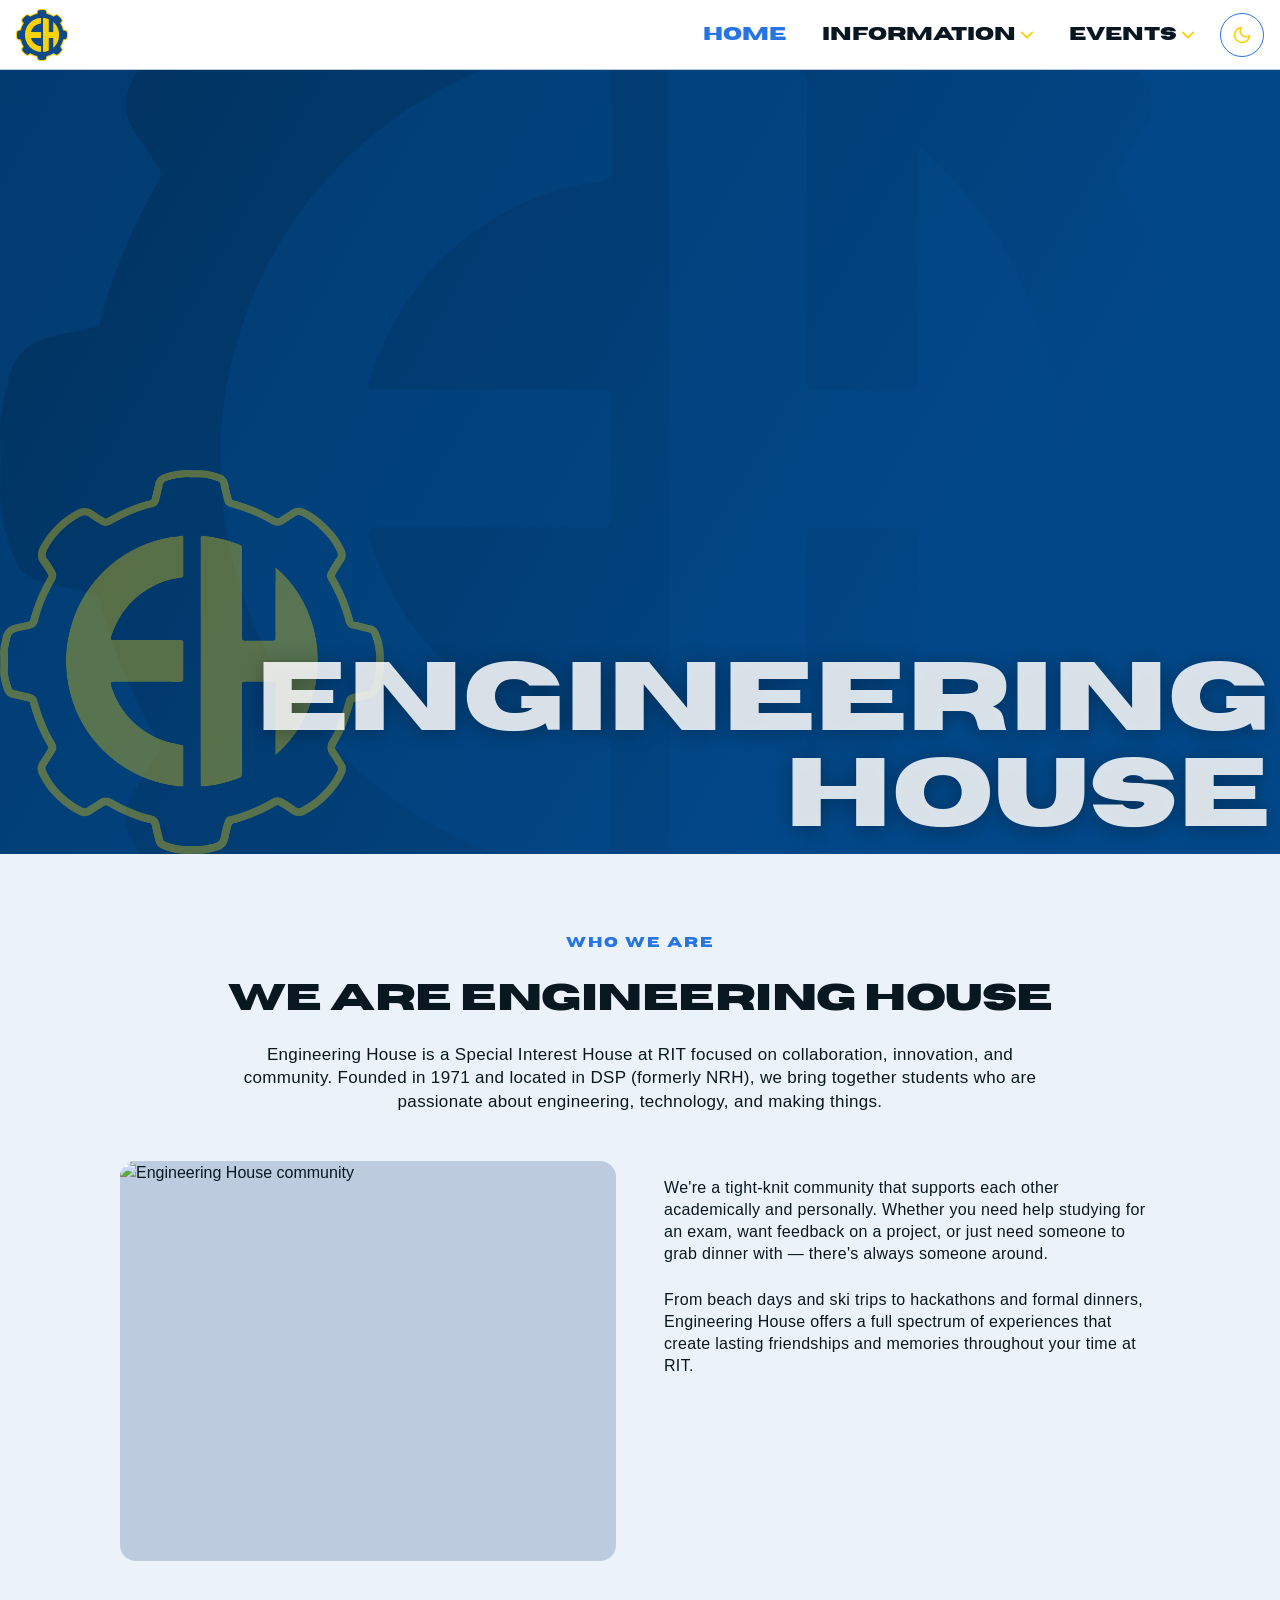
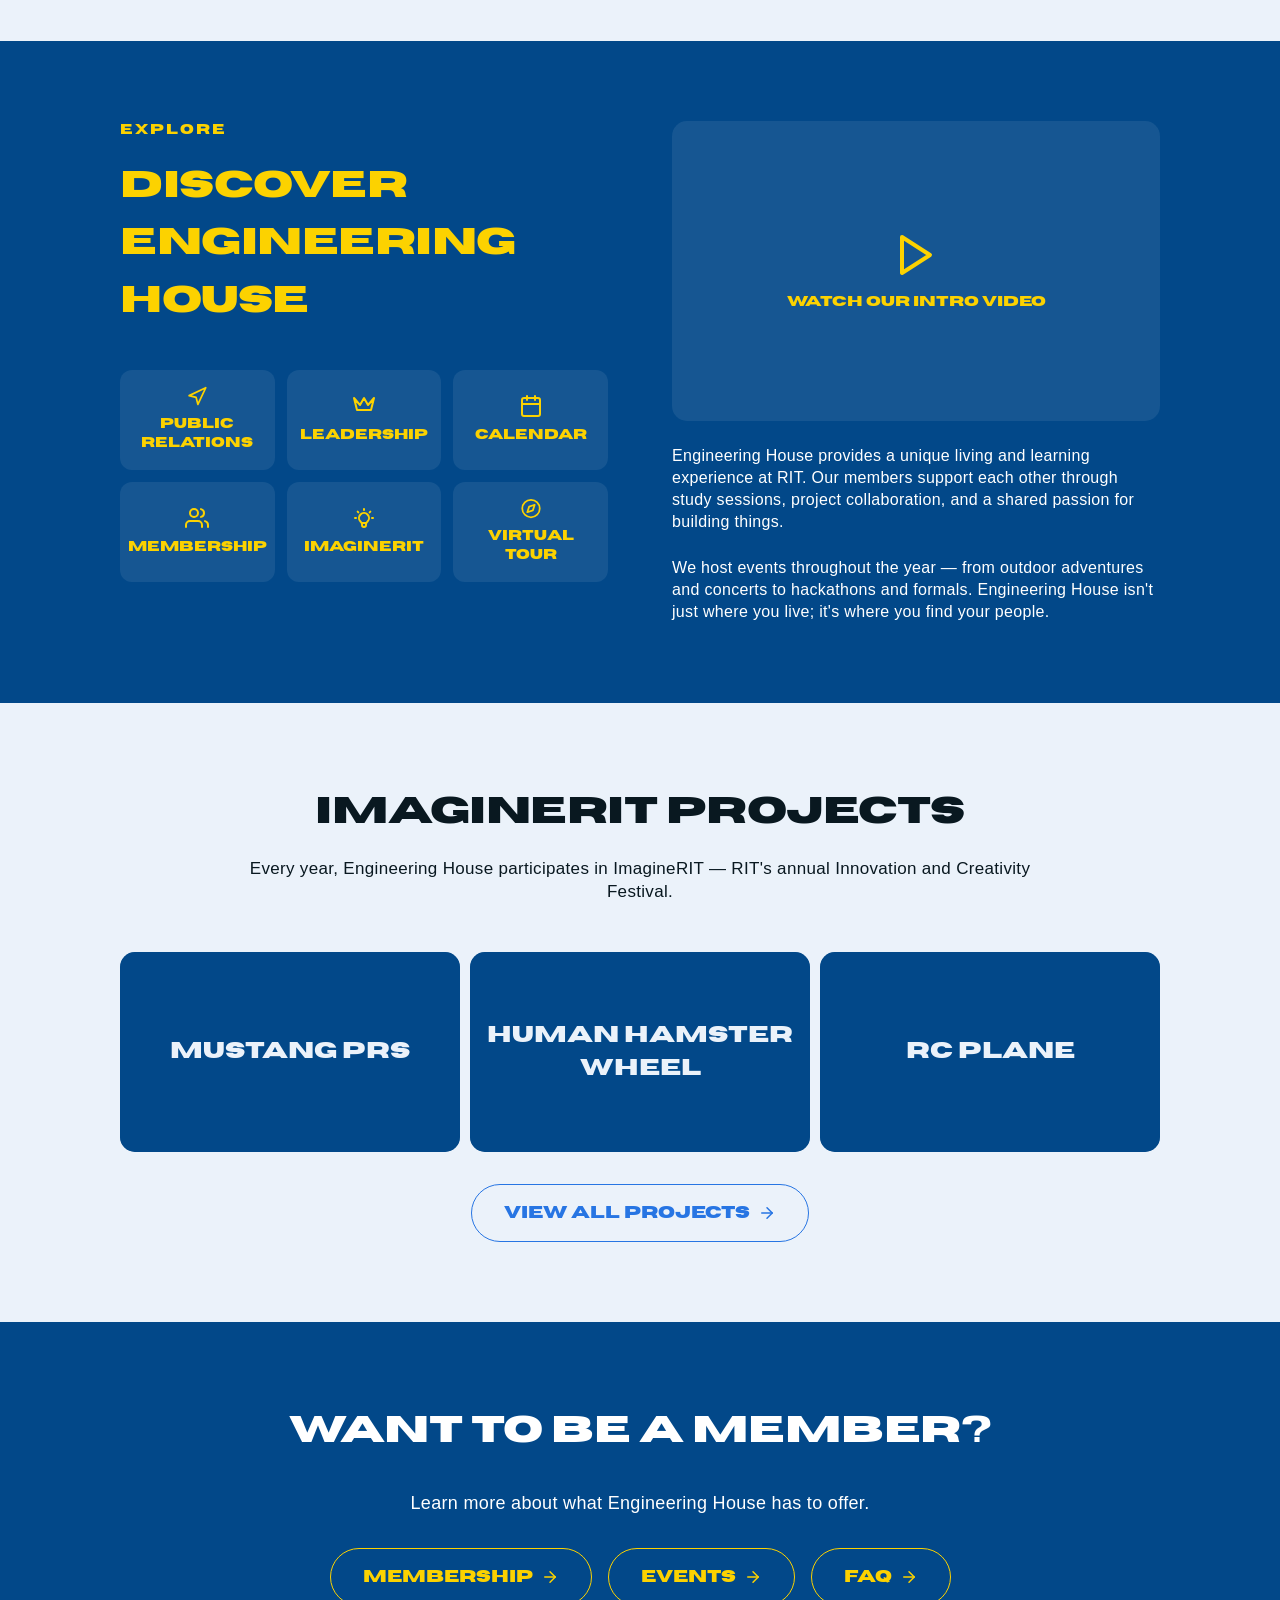
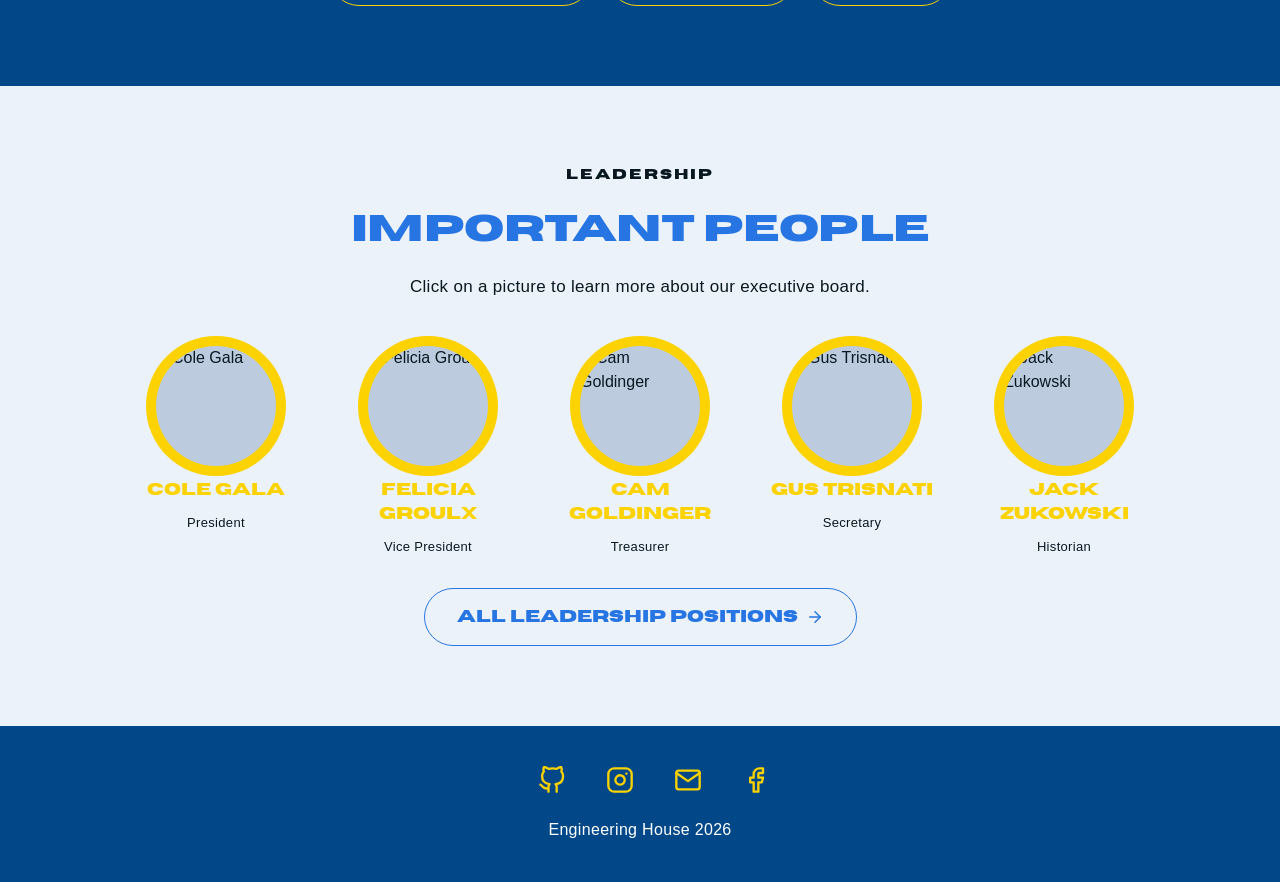
==== index.html @ 91b2d8f2 "inital to new branch" ====
<!DOCTYPE html>
<html lang="en" data-theme="light">
<head>
  <meta charset="UTF-8">
  <meta name="viewport" content="width=device-width, initial-scale=1.0">
  <title>Engineering House — Home</title>
  <meta name="description" content="Engineering House is a Special Interest House at RIT focused on collaboration, innovation, and community.">
  <link rel="stylesheet" href="css/ehouse.css">
  <style>
    /* ---- Home-page specific styles ---- */

    /* Hero */
    .home-hero {
      position: relative;
      width: 100%;
      height: 784px;
      background-color: var(--primary-blue);
      overflow: hidden;
      display: flex;
      flex-direction: column;
      align-items: flex-end;
      justify-content: flex-end;
      gap: 20px;
      padding: 10px;
    }

    .home-hero__bg {
      position: absolute;
      inset: 0;
      width: 100%;
      height: 100%;
      object-fit: cover;
      opacity: 0.25;
    }

    .home-hero__gradient {
      position: absolute;
      inset: 0;
      background: linear-gradient(
        -60deg,
        rgba(2, 72, 137, 0.95) 25%,
        rgba(1, 45, 86, 0.5) 100%
      );
    }

    .home-hero__sprocket {
      position: absolute;
      bottom: 0;
      left: 0;
      right: 0;
      height: 384px;
      object-fit: cover;
      object-position: center bottom;
      opacity: 0.35;
    }

    .home-hero__title {
      position: relative;
      z-index: 1;
      font-family: 'Horizon', sans-serif;
      font-size: clamp(48px, 8vw, 96px);
      font-weight: 700;
      color: rgba(255,255,255,0.85);
      line-height: 1;
      text-align: right;
      text-shadow: 0 2px 20px rgba(0,0,0,0.3);
    }

    /* Feature grid */
    .feature-grid {
      display: flex;
      flex-direction: column;
      gap: 12px;
      flex: 1;
    }

    .feature-grid__row {
      display: flex;
      gap: 12px;
    }

    /* Video placeholder */
    .video-placeholder {
      width: 100%;
      height: 300px;
      background: var(--stroke-accent);
      border-radius: var(--radius-xl);
      display: flex;
      flex-direction: column;
      align-items: center;
      justify-content: center;
      gap: 12px;
      opacity: 0.15;
    }

    .video-placeholder svg {
      width: 48px;
      height: 48px;
      stroke: var(--brand-yellow);
      fill: none;
      stroke-width: 2;
      stroke-linecap: round;
      stroke-linejoin: round;
    }

    .video-placeholder p {
      font-family: 'Horizon', sans-serif;
      font-size: 14px;
      font-weight: 500;
      color: var(--brand-yellow);
    }

    /* Projects preview grid */
    .project-grid {
      display: flex;
      gap: 10px;
      width: 100%;
      flex-wrap: wrap;
    }

    /* Profile grid */
    .profile-grid {
      display: flex;
      flex-wrap: wrap;
      gap: 32px;
      justify-content: center;
    }

    @media (max-width: 768px) {
      .home-hero {
        height: 500px;
      }
      .home-hero__title {
        font-size: 40px;
      }
      .feature-grid__row {
        flex-direction: column;
      }
      .project-grid {
        flex-direction: column;
      }
    }
  </style>
</head>
<body>

  <!-- Nav injected by components.js -->
  <div id="nav-placeholder"></div>

  <main>

    <!-- ====== HERO ====== -->
    <section class="home-hero" aria-label="Hero">
      <img class="home-hero__bg" src="A_Sprocket_TransEH_NB_Black.png" alt="">
      <div class="home-hero__gradient" aria-hidden="true"></div>
      <img class="home-hero__sprocket" src="A_Sprocket_OB_Yellow.png" alt="" aria-hidden="true">
      <h1 class="home-hero__title">Engineering<br>house</h1>
    </section>

    <!-- ====== ABOUT ====== -->
    <section class="section section--surface" aria-labelledby="about-title">
      <div class="section__header">
        <span class="section__label">WHO WE ARE</span>
        <h2 class="section__title" id="about-title">We Are Engineering House</h2>
        <p class="section__desc">
          Engineering House is a Special Interest House at RIT focused on collaboration, innovation, and community.
          Founded in 1971 and located in DSP (formerly NRH), we bring together students who are passionate about
          engineering, technology, and making things.
        </p>
      </div>

      <div class="row" style="align-items: stretch;">
        <div class="col">
          <div style="width:100%; height:400px; border-radius:var(--radius-2xl); overflow:hidden; background:var(--stroke-border);">
            <img
              src="https://images.unsplash.com/photo-1762291495465-2cc587c180e2?crop=entropy&cs=tinysrgb&fit=max&fm=jpg&w=1080"
              alt="Engineering House community"
              style="width:100%;height:100%;object-fit:cover;"
              loading="lazy"
            >
          </div>
        </div>
        <div class="col" style="display:flex;flex-direction:column;gap:24px;padding:16px 0;">
          <p style="font-size:16px;line-height:1.375;letter-spacing:0.32px;color:var(--text-primary);">
            We're a tight-knit community that supports each other academically and personally. Whether you need help studying for an exam, want feedback on a project, or just need someone to grab dinner with — there's always someone around.
          </p>
          <p style="font-size:16px;line-height:1.375;letter-spacing:0.32px;color:var(--text-primary);">
            From beach days and ski trips to hackathons and formal dinners, Engineering House offers a full spectrum of experiences that create lasting friendships and memories throughout your time at RIT.
          </p>
        </div>
      </div>
    </section>

    <!-- ====== FEATURES ====== -->
    <section class="section section--blue" aria-labelledby="features-title">
      <div class="row" style="gap:64px; align-items: flex-start;">

        <!-- Left: grid -->
        <div class="col" style="display:flex;flex-direction:column;gap:16px;">
          <span class="section__label section__label--yellow">EXPLORE</span>
          <h2 class="section__title section__title--yellow" id="features-title">Discover Engineering House</h2>
          <div class="feature-grid" style="margin-top:24px;">
            <div class="feature-grid__row">
              <div class="feature-card">
                <svg class="feature-card__icon" viewBox="0 0 24 24" aria-hidden="true">
                  <path d="M3 11l19-9-9 19-2-8-8-2z"/>
                </svg>
                <span class="feature-card__label">Public Relations</span>
              </div>
              <div class="feature-card">
                <svg class="feature-card__icon" viewBox="0 0 24 24" aria-hidden="true">
                  <path d="M2 4l3 12h14l3-12-6 7-4-7-4 7-6-7z"/>
                </svg>
                <span class="feature-card__label">Leadership</span>
              </div>
              <div class="feature-card">
                <svg class="feature-card__icon" viewBox="0 0 24 24" aria-hidden="true">
                  <rect x="3" y="4" width="18" height="18" rx="2" ry="2"/>
                  <line x1="16" y1="2" x2="16" y2="6"/><line x1="8" y1="2" x2="8" y2="6"/>
                  <line x1="3" y1="10" x2="21" y2="10"/>
                </svg>
                <span class="feature-card__label">Calendar</span>
              </div>
            </div>
            <div class="feature-grid__row">
              <div class="feature-card">
                <svg class="feature-card__icon" viewBox="0 0 24 24" aria-hidden="true">
                  <path d="M17 21v-2a4 4 0 0 0-4-4H5a4 4 0 0 0-4 4v2"/>
                  <circle cx="9" cy="7" r="4"/>
                  <path d="M23 21v-2a4 4 0 0 0-3-3.87"/><path d="M16 3.13a4 4 0 0 1 0 7.75"/>
                </svg>
                <span class="feature-card__label">Membership</span>
              </div>
              <div class="feature-card">
                <svg class="feature-card__icon" viewBox="0 0 24 24" aria-hidden="true">
                  <path d="M9.663 17h4.673M12 3v1m6.364 1.636l-.707.707M21 12h-1M4 12H3m3.343-5.657l-.707-.707m2.828 9.9a5 5 0 1 1 7.072 0l-.548.547A3.374 3.374 0 0 0 14 18.469V19a2 2 0 1 1-4 0v-.531c0-.895-.356-1.754-.988-2.386l-.548-.547z"/>
                </svg>
                <span class="feature-card__label">ImagineRIT</span>
              </div>
              <div class="feature-card">
                <svg class="feature-card__icon" viewBox="0 0 24 24" aria-hidden="true">
                  <circle cx="12" cy="12" r="10"/>
                  <polygon points="16.24 7.76 14.12 14.12 7.76 16.24 9.88 9.88 16.24 7.76"/>
                </svg>
                <span class="feature-card__label">Virtual Tour</span>
              </div>
            </div>
          </div>
        </div>

        <!-- Right: video + text -->
        <div class="col" style="display:flex;flex-direction:column;gap:24px;">
          <div class="video-placeholder" style="opacity:1; background:rgba(255,255,255,0.08);">
            <svg viewBox="0 0 24 24" style="stroke:var(--brand-yellow);">
              <polygon points="5 3 19 12 5 21 5 3"/>
            </svg>
            <p style="color:var(--brand-yellow);">Watch Our Intro Video</p>
          </div>
          <p style="font-size:16px;line-height:1.375;letter-spacing:0.32px;color:var(--text-on-primary);">
            Engineering House provides a unique living and learning experience at RIT. Our members support each other through study sessions, project collaboration, and a shared passion for building things.
          </p>
          <p style="font-size:16px;line-height:1.375;letter-spacing:0.32px;color:var(--text-on-primary);">
            We host events throughout the year — from outdoor adventures and concerts to hackathons and formals. Engineering House isn't just where you live; it's where you find your people.
          </p>
        </div>
      </div>
    </section>

    <!-- ====== PROJECTS ====== -->
    <section class="section section--surface" aria-labelledby="proj-title">
      <div class="section__header">
        <h2 class="section__title" id="proj-title">ImagineRIT Projects</h2>
        <p class="section__desc">
          Every year, Engineering House participates in ImagineRIT — RIT's annual Innovation and Creativity Festival.
        </p>
      </div>

      <div class="project-grid" style="margin-bottom:var(--spacing-xl);">
        <div class="project-mini">
          <div class="project-mini__fog"></div>
          <span class="project-mini__label">Mustang PRS</span>
        </div>
        <div class="project-mini">
          <div class="project-mini__fog"></div>
          <span class="project-mini__label">Human Hamster Wheel</span>
        </div>
        <div class="project-mini">
          <div class="project-mini__fog"></div>
          <span class="project-mini__label">RC Plane</span>
        </div>
      </div>

      <div style="display:flex;justify-content:center;">
        <a href="Projects.html" class="btn">
          View All Projects
          <svg viewBox="0 0 24 24" aria-hidden="true"><line x1="5" y1="12" x2="19" y2="12"/><polyline points="12 5 19 12 12 19"/></svg>
        </a>
      </div>
    </section>

    <!-- ====== CTA ====== -->
    <section class="section section--blue" aria-labelledby="cta-title">
      <div style="display:flex;flex-direction:column;align-items:center;gap:var(--spacing-xl);text-align:center;">
        <h2 class="section__title section__title--on-dark" id="cta-title">Want to be a Member?</h2>
        <p style="font-size:18px;line-height:1.375;letter-spacing:0.32px;color:var(--text-on-primary);max-width:600px;">
          Learn more about what Engineering House has to offer.
        </p>
        <div style="display:flex;flex-wrap:wrap;gap:16px;justify-content:center;">
          <a href="Membership.html" class="btn btn--on-dark">
            Membership
            <svg viewBox="0 0 24 24" aria-hidden="true"><line x1="5" y1="12" x2="19" y2="12"/><polyline points="12 5 19 12 12 19"/></svg>
          </a>
          <a href="Calendar.html" class="btn btn--on-dark">
            Events
            <svg viewBox="0 0 24 24" aria-hidden="true"><line x1="5" y1="12" x2="19" y2="12"/><polyline points="12 5 19 12 12 19"/></svg>
          </a>
          <a href="FAQ.html" class="btn btn--on-dark">
            FAQ
            <svg viewBox="0 0 24 24" aria-hidden="true"><line x1="5" y1="12" x2="19" y2="12"/><polyline points="12 5 19 12 12 19"/></svg>
          </a>
        </div>
      </div>
    </section>

    <!-- ====== LEADERSHIP ====== -->
    <section class="section section--surface" aria-labelledby="leader-title">
      <div class="section__header">
        <span class="section__label" style="color:var(--text-primary);">LEADERSHIP</span>
        <h2 class="section__title section__title--accent" id="leader-title">Important People</h2>
        <p class="section__desc">Click on a picture to learn more about our executive board.</p>
      </div>

      <div class="profile-grid" style="margin-bottom:var(--spacing-xl);">
        <div class="profile-card">
          <img
            class="profile-card__img"
            src="https://images.unsplash.com/photo-1648025933224-b7d1f2e49e82?crop=entropy&cs=tinysrgb&fit=max&fm=jpg&w=400"
            alt="Cole Gala"
            loading="lazy"
          >
          <span class="profile-card__name">Cole Gala</span>
          <span class="profile-card__role">President</span>
        </div>
        <div class="profile-card">
          <img
            class="profile-card__img"
            src="https://images.unsplash.com/photo-1661928438616-bda8b4931762?crop=entropy&cs=tinysrgb&fit=max&fm=jpg&w=400"
            alt="Felicia Groulx"
            loading="lazy"
          >
          <span class="profile-card__name">Felicia Groulx</span>
          <span class="profile-card__role">Vice President</span>
        </div>
        <div class="profile-card">
          <img
            class="profile-card__img"
            src="https://images.unsplash.com/photo-1558430329-f70b2200f65a?crop=entropy&cs=tinysrgb&fit=max&fm=jpg&w=400"
            alt="Cam Goldinger"
            loading="lazy"
          >
          <span class="profile-card__name">Cam Goldinger</span>
          <span class="profile-card__role">Treasurer</span>
        </div>
        <div class="profile-card">
          <img
            class="profile-card__img"
            src="https://images.unsplash.com/photo-1542909168-82c3e7fdca5c?crop=entropy&cs=tinysrgb&fit=max&fm=jpg&w=400"
            alt="Gus Trisnati"
            loading="lazy"
          >
          <span class="profile-card__name">Gus Trisnati</span>
          <span class="profile-card__role">Secretary</span>
        </div>
        <div class="profile-card">
          <img
            class="profile-card__img"
            src="https://images.unsplash.com/photo-1764451850143-428a7f9e931d?crop=entropy&cs=tinysrgb&fit=max&fm=jpg&w=400"
            alt="Jack Zukowski"
            loading="lazy"
          >
          <span class="profile-card__name">Jack Zukowski</span>
          <span class="profile-card__role">Historian</span>
        </div>
      </div>

      <div style="display:flex;justify-content:center;">
        <a href="Leadership.html" class="btn">
          All Leadership Positions
          <svg viewBox="0 0 24 24" aria-hidden="true"><line x1="5" y1="12" x2="19" y2="12"/><polyline points="12 5 19 12 12 19"/></svg>
        </a>
      </div>
    </section>

  </main>

  <!-- Footer injected by components.js -->
  <div id="footer-placeholder"></div>

  <script src="js/components.js"></script>
</body>
</html>
---- css/ehouse.css ----
/* =========================================================
   Engineering House — Design System Stylesheet
   Based on EhousePage.pen
   ========================================================= */

/* --- Font --- */
@font-face {
  font-family: 'Horizon';
  src: url('../Horizon.otf') format('opentype');
  font-weight: 700;
  font-style: normal;
  font-display: swap;
}

@import url('https://fonts.googleapis.com/css2?family=Alexandria:wght@300;400;500;600;700&display=swap');

/* --- Design Tokens --- */
:root {
  /* Colors */
  --primary-blue:        #024889;
  --accent-blue:         #2775e3;
  --brand-yellow:        #fcd200;
  --bg-primary:          #ebf2fa;
  --bg-surface:          #ffffff;
  --nav-bg:              #ffffff;
  --card-bg:             #ebf2fa;
  --text-primary:        #091820;
  --text-secondary:      rgba(9, 24, 32, 0.8);
  --text-on-primary:     #ffffff;
  --text-on-primary-sub: rgba(255, 255, 255, 0.8);
  --stroke-accent:       #2775e3;
  --stroke-border:       #bcccde;
  --card-overlay:        rgba(255, 255, 255, 0.08);

  /* Spacing */
  --spacing-xs:  4px;
  --spacing-sm:  8px;
  --spacing-md:  16px;
  --spacing-lg:  24px;
  --spacing-xl:  32px;
  --spacing-2xl: 48px;
  --spacing-3xl: 64px;
  --spacing-4xl: 80px;
  --spacing-6xl: 120px;

  /* Radius */
  --radius-sm:   6px;
  --radius-md:   8px;
  --radius-lg:   12px;
  --radius-xl:   15px;
  --radius-2xl:  16px;
  --radius-full: 100px;

  /* Nav */
  --nav-height: 70px;
}

/* --- Dark Mode --- */
[data-theme="dark"] {
  --primary-blue:        #012844;
  --accent-blue:         #16448a;
  --bg-primary:          #0a1a24;
  --bg-surface:          #091820;
  --nav-bg:              #0e1e28;
  --card-bg:             #091820;
  --text-primary:        #ebf2fa;
  --text-secondary:      rgba(235, 242, 250, 0.8);
  --text-on-primary:     #ebf2fa;
  --text-on-primary-sub: rgba(235, 242, 250, 0.8);
  --stroke-accent:       #16448a;
  --stroke-border:       #122732;
}

/* --- Reset --- */
*, *::before, *::after {
  box-sizing: border-box;
  margin: 0;
  padding: 0;
}

html {
  font-size: 16px;
  scroll-behavior: smooth;
}

body {
  font-family: 'Alexandria', sans-serif;
  background-color: var(--bg-primary);
  color: var(--text-primary);
  line-height: 1.5;
  -webkit-font-smoothing: antialiased;
}

img {
  max-width: 100%;
  display: block;
}

a {
  color: inherit;
  text-decoration: none;
}

ul, ol {
  list-style: none;
}

/* =========================================================
   NAVBAR
   ========================================================= */

.navbar {
  position: sticky;
  top: 0;
  z-index: 1000;
  width: 100%;
  height: var(--nav-height);
  background: var(--nav-bg);
  border-bottom: 1px solid var(--stroke-border);
  display: flex;
  align-items: center;
  padding: 0 var(--spacing-md);
  gap: var(--spacing-md);
}

.navbar__logo {
  display: flex;
  align-items: center;
  gap: var(--spacing-sm);
  flex-shrink: 0;
  text-decoration: none;
}

.navbar__logo img {
  width: 52px;
  height: 52px;
  object-fit: contain;
}

.navbar__links {
  display: flex;
  align-items: center;
  gap: 0;
  margin-left: auto;
  height: 100%;
}

/* Nav items */
.nav-item {
  position: relative;
  height: 100%;
  display: flex;
  align-items: center;
}

.nav-item a,
.nav-item button {
  display: flex;
  align-items: center;
  gap: 5px;
  padding: 0 18px;
  height: 100%;
  font-family: 'Horizon', sans-serif;
  font-size: 18px;
  font-weight: 700;
  color: var(--text-primary);
  background: none;
  border: none;
  cursor: pointer;
  white-space: nowrap;
  transition: color 0.15s;
  text-decoration: none;
}

.nav-item a:hover,
.nav-item button:hover {
  color: var(--accent-blue);
}

.nav-item a.active {
  color: var(--accent-blue);
}

/* Chevron */
.nav-chevron {
  width: 12px;
  height: 12px;
  stroke: var(--brand-yellow);
  stroke-width: 2.5;
  fill: none;
  stroke-linecap: round;
  stroke-linejoin: round;
  transition: transform 0.2s;
  flex-shrink: 0;
}

.nav-item.open .nav-chevron {
  transform: rotate(180deg);
}

/* Dropdown */
.nav-dropdown {
  display: none;
  position: absolute;
  top: calc(var(--nav-height) - 1px);
  right: 0;
  min-width: 220px;
  background: var(--nav-bg);
  border: 1px solid var(--stroke-border);
  border-top: none;
  border-radius: 0 0 var(--radius-xl) var(--radius-xl);
  overflow: hidden;
  box-shadow: 0 8px 24px rgba(0,0,0,0.1);
  z-index: 100;
}

.nav-item.open .nav-dropdown {
  display: block;
}

.nav-dropdown a {
  display: block;
  padding: 14px 20px;
  font-family: 'Horizon', sans-serif;
  font-size: 14px;
  font-weight: 700;
  color: var(--text-primary);
  border-bottom: 1px solid var(--stroke-border);
  transition: background 0.15s, color 0.15s;
  height: auto;
}

.nav-dropdown a:last-child {
  border-bottom: none;
}

.nav-dropdown a:hover {
  background: var(--bg-primary);
  color: var(--accent-blue);
}

/* Theme toggle */
.theme-toggle {
  display: flex;
  align-items: center;
  justify-content: center;
  width: 44px;
  height: 44px;
  margin-left: var(--spacing-sm);
  border-radius: var(--radius-full);
  border: 1px solid var(--stroke-accent);
  background: none;
  cursor: pointer;
  color: var(--brand-yellow);
  transition: background 0.15s;
  flex-shrink: 0;
}

.theme-toggle:hover {
  background: var(--bg-primary);
}

.theme-toggle svg {
  width: 20px;
  height: 20px;
  stroke: var(--brand-yellow);
  fill: none;
  stroke-width: 2;
  stroke-linecap: round;
  stroke-linejoin: round;
}

/* Hamburger */
.hamburger {
  display: none;
  flex-direction: column;
  gap: 5px;
  cursor: pointer;
  background: none;
  border: none;
  padding: 8px;
  margin-left: auto;
}

.hamburger span {
  display: block;
  width: 24px;
  height: 2px;
  background: var(--text-primary);
  border-radius: 2px;
  transition: transform 0.2s, opacity 0.2s;
}

.hamburger.open span:nth-child(1) { transform: translateY(7px) rotate(45deg); }
.hamburger.open span:nth-child(2) { opacity: 0; }
.hamburger.open span:nth-child(3) { transform: translateY(-7px) rotate(-45deg); }

/* Mobile nav */
.mobile-menu {
  display: none;
  flex-direction: column;
  background: var(--nav-bg);
  border-top: 1px solid var(--stroke-border);
  padding: var(--spacing-md) 0;
}

.mobile-menu.open {
  display: flex;
}

.mobile-menu a {
  padding: 12px 24px;
  font-family: 'Horizon', sans-serif;
  font-size: 16px;
  font-weight: 700;
  color: var(--text-primary);
  border-bottom: 1px solid var(--stroke-border);
}

.mobile-menu a:hover {
  color: var(--accent-blue);
  background: var(--bg-primary);
}

.mobile-menu .mobile-section-label {
  padding: 12px 24px 4px;
  font-family: 'Horizon', sans-serif;
  font-size: 11px;
  font-weight: 700;
  letter-spacing: 1.5px;
  color: var(--brand-yellow);
  text-transform: uppercase;
}

/* =========================================================
   FOOTER
   ========================================================= */

.footer {
  background: var(--primary-blue);
  padding: 40px;
  display: flex;
  flex-direction: column;
  align-items: center;
  gap: 24px;
  text-align: center;
}

.footer__social {
  display: flex;
  align-items: center;
  gap: 40px;
}

.footer__social a {
  display: flex;
  align-items: center;
  justify-content: center;
  color: var(--brand-yellow);
  transition: opacity 0.15s;
}

.footer__social a:hover {
  opacity: 0.75;
}

.footer__social svg {
  width: 28px;
  height: 28px;
  stroke: var(--brand-yellow);
  fill: none;
  stroke-width: 2;
  stroke-linecap: round;
  stroke-linejoin: round;
}

.footer__copy {
  font-family: 'Alexandria', sans-serif;
  font-size: 16px;
  color: var(--text-on-primary);
  letter-spacing: 0.32px;
}

/* =========================================================
   HERO SECTION (shared component)
   ========================================================= */

.hero-section {
  background: var(--primary-blue);
  padding: var(--spacing-4xl) var(--spacing-6xl);
  display: flex;
  flex-direction: column;
  align-items: center;
  gap: var(--spacing-md);
  text-align: center;
}

.hero-section__label {
  font-family: 'Horizon', sans-serif;
  font-size: 13px;
  font-weight: 700;
  letter-spacing: 2px;
  color: var(--brand-yellow);
  text-transform: uppercase;
}

.hero-section__title {
  font-family: 'Horizon', sans-serif;
  font-size: clamp(32px, 5vw, 48px);
  font-weight: 800;
  letter-spacing: -1px;
  color: var(--text-on-primary);
}

.hero-section__desc {
  max-width: 800px;
  font-family: 'Alexandria', sans-serif;
  font-size: 17px;
  font-weight: 400;
  line-height: 1.375;
  letter-spacing: 0.32px;
  color: var(--text-on-primary-sub);
}

/* =========================================================
   BUTTON COMPONENT
   ========================================================= */

.btn {
  display: inline-flex;
  align-items: center;
  gap: 8px;
  padding: 16px 32px;
  background: var(--bg-primary);
  border: 1px solid var(--stroke-accent);
  border-radius: var(--radius-full);
  font-family: 'Horizon', sans-serif;
  font-size: 16px;
  font-weight: 700;
  color: var(--accent-blue);
  cursor: pointer;
  text-decoration: none;
  transition: background 0.15s, color 0.15s, border-color 0.15s;
  white-space: nowrap;
}

.btn:hover {
  background: var(--accent-blue);
  color: var(--text-on-primary);
  border-color: var(--accent-blue);
}

.btn svg {
  width: 18px;
  height: 18px;
  stroke: currentColor;
  fill: none;
  stroke-width: 2;
  stroke-linecap: round;
  stroke-linejoin: round;
  flex-shrink: 0;
}

.btn--on-dark {
  background: transparent;
  border-color: var(--brand-yellow);
  color: var(--brand-yellow);
}

.btn--on-dark:hover {
  background: var(--brand-yellow);
  color: var(--primary-blue);
}

/* =========================================================
   SECTION LAYOUT UTILITIES
   ========================================================= */

.section {
  padding: var(--spacing-4xl) var(--spacing-6xl);
}

.section--blue {
  background: var(--primary-blue);
}

.section--surface {
  background: var(--bg-primary);
}

.section--white {
  background: var(--bg-surface);
}

.section__header {
  display: flex;
  flex-direction: column;
  align-items: center;
  gap: var(--spacing-md);
  text-align: center;
  margin-bottom: var(--spacing-2xl);
}

.section__label {
  font-family: 'Horizon', sans-serif;
  font-size: 13px;
  font-weight: 700;
  letter-spacing: 2px;
  text-transform: uppercase;
  color: var(--accent-blue);
}

.section__label--yellow {
  color: var(--brand-yellow);
}

.section__title {
  font-family: 'Horizon', sans-serif;
  font-size: clamp(28px, 3vw, 40px);
  font-weight: 800;
  letter-spacing: -0.5px;
  color: var(--text-primary);
}

.section__title--on-dark {
  color: var(--text-on-primary);
}

.section__title--yellow {
  color: var(--brand-yellow);
}

.section__title--accent {
  color: var(--accent-blue);
}

.section__desc {
  max-width: 800px;
  font-family: 'Alexandria', sans-serif;
  font-size: 17px;
  font-weight: 400;
  line-height: 1.375;
  letter-spacing: 0.32px;
  color: var(--text-primary);
}

.section__desc--on-dark {
  color: var(--text-on-primary);
}

/* Two-column row */
.row {
  display: flex;
  gap: var(--spacing-2xl);
  width: 100%;
}

.row--center {
  justify-content: center;
}

.col {
  flex: 1;
  min-width: 0;
}

/* =========================================================
   CARD COMPONENTS
   ========================================================= */

/* --- Feature / Info Card (small grid card) --- */
.feature-card {
  flex: 1;
  min-width: 0;
  display: flex;
  flex-direction: column;
  align-items: center;
  justify-content: center;
  gap: 8px;
  padding: var(--spacing-md);
  height: 100px;
  background: rgba(255, 255, 255, 0.08);
  border-radius: var(--radius-lg);
}

.feature-card__icon {
  width: 24px;
  height: 24px;
  stroke: var(--brand-yellow);
  fill: none;
  stroke-width: 2;
  stroke-linecap: round;
  stroke-linejoin: round;
}

.feature-card__label {
  font-family: 'Horizon', sans-serif;
  font-size: 13px;
  font-weight: 600;
  color: var(--brand-yellow);
  text-align: center;
}

/* --- Exec Card --- */
.exec-card {
  width: 100%;
  max-width: 360px;
  border-radius: var(--radius-xl);
  border: 1px solid var(--stroke-border);
  overflow: hidden;
  background: var(--primary-blue);
}

.exec-card__img-wrap {
  display: flex;
  justify-content: center;
  align-items: center;
  padding: var(--spacing-xl) var(--spacing-lg);
  background: var(--primary-blue);
}

.exec-card__img {
  width: 220px;
  height: 220px;
  border-radius: 50%;
  background: var(--stroke-border);
  object-fit: cover;
  box-shadow: 0 0 0 10px var(--stroke-border);
}

.exec-card__body {
  padding: var(--spacing-lg);
  display: flex;
  flex-direction: column;
  gap: 8px;
  background: var(--primary-blue);
}

.exec-card__role {
  font-family: 'Horizon', sans-serif;
  font-size: 13px;
  font-weight: 700;
  letter-spacing: 1px;
  color: var(--brand-yellow);
  text-transform: uppercase;
}

.exec-card__name {
  font-family: 'Horizon', sans-serif;
  font-size: 22px;
  font-weight: 700;
  color: var(--brand-yellow);
}

.exec-card__desc {
  font-family: 'Alexandria', sans-serif;
  font-size: 14px;
  font-weight: 400;
  line-height: 1.6;
  letter-spacing: 0.32px;
  color: var(--text-on-primary);
}

/* --- Cabinet Card --- */
.cabinet-card {
  display: flex;
  align-items: center;
  gap: 20px;
  width: 100%;
  background: var(--card-bg);
  border-radius: var(--radius-xl);
  border: 1px solid var(--primary-blue);
  padding: 20px;
}

.cabinet-card__img {
  width: 80px;
  height: 80px;
  border-radius: 50%;
  background: var(--stroke-border);
  object-fit: cover;
  flex-shrink: 0;
}

.cabinet-card__info {
  flex: 1;
  display: flex;
  flex-direction: column;
  gap: 4px;
}

.cabinet-card__role {
  font-family: 'Horizon', sans-serif;
  font-size: 13px;
  font-weight: 600;
  color: var(--accent-blue);
}

.cabinet-card__name {
  font-family: 'Horizon', sans-serif;
  font-size: 18px;
  font-weight: 700;
  color: var(--text-primary);
}

.cabinet-card__desc {
  font-family: 'Alexandria', sans-serif;
  font-size: 14px;
  font-weight: 400;
  line-height: 1.5;
  letter-spacing: 0.32px;
  color: var(--text-secondary);
}

/* --- FAQ Card --- */
.faq-card {
  width: 100%;
  background: var(--card-bg);
  border-radius: var(--radius-xl);
  border: 1px solid var(--primary-blue);
  overflow: hidden;
}

.faq-card__question {
  width: 100%;
  display: flex;
  align-items: center;
  justify-content: space-between;
  gap: var(--spacing-md);
  padding: var(--spacing-lg) var(--spacing-lg);
  font-family: 'Horizon', sans-serif;
  font-size: 17px;
  font-weight: 700;
  color: var(--text-primary);
  background: none;
  border: none;
  cursor: pointer;
  text-align: left;
}

.faq-card__question:hover {
  color: var(--accent-blue);
}

.faq-card__chevron {
  width: 16px;
  height: 16px;
  stroke: var(--accent-blue);
  fill: none;
  stroke-width: 2.5;
  stroke-linecap: round;
  stroke-linejoin: round;
  flex-shrink: 0;
  transition: transform 0.2s;
}

.faq-card.open .faq-card__chevron {
  transform: rotate(180deg);
}

.faq-card__answer {
  display: none;
  padding: 0 var(--spacing-lg) var(--spacing-lg);
  font-family: 'Alexandria', sans-serif;
  font-size: 15px;
  font-weight: 400;
  line-height: 1.7;
  letter-spacing: 0.32px;
  color: var(--text-secondary);
}

.faq-card.open .faq-card__answer {
  display: block;
}

/* --- Event Card (Calendar page) --- */
.event-card {
  display: flex;
  width: 100%;
  background: var(--primary-blue);
  border-radius: var(--radius-xl);
  border: 1px solid var(--accent-blue);
  overflow: hidden;
}

.event-card__img {
  width: 280px;
  min-height: 160px;
  object-fit: cover;
  flex-shrink: 0;
  background: var(--stroke-border);
}

.event-card__info {
  flex: 1;
  padding: var(--spacing-lg);
  display: flex;
  flex-direction: column;
  gap: 8px;
  justify-content: center;
}

.event-card__time {
  font-family: 'Horizon', sans-serif;
  font-size: 12px;
  font-weight: 600;
  letter-spacing: 1px;
  color: var(--brand-yellow);
  text-transform: uppercase;
}

.event-card__name {
  font-family: 'Horizon', sans-serif;
  font-size: 20px;
  font-weight: 700;
  color: var(--brand-yellow);
}

.event-card__desc {
  font-family: 'Alexandria', sans-serif;
  font-size: 14px;
  font-weight: 400;
  line-height: 1.5;
  letter-spacing: 0.32px;
  color: var(--text-on-primary);
}

/* --- Detail / Info Card (Jankathon) --- */
.detail-card {
  flex: 1;
  display: flex;
  flex-direction: column;
  align-items: center;
  gap: 8px;
  padding: var(--spacing-lg);
  background: rgba(255, 255, 255, 0.08);
  border-radius: var(--radius-lg);
  border: 2px solid rgba(255, 255, 255, 0.1);
}

.detail-card__icon {
  width: 28px;
  height: 28px;
  stroke: var(--brand-yellow);
  fill: none;
  stroke-width: 2;
  stroke-linecap: round;
  stroke-linejoin: round;
}

.detail-card__label {
  font-family: 'Horizon', sans-serif;
  font-size: 13px;
  font-weight: 500;
  color: var(--text-on-primary);
}

.detail-card__value {
  font-family: 'Horizon', sans-serif;
  font-size: 20px;
  font-weight: 700;
  color: var(--text-on-primary);
}

/* --- Schedule Card --- */
.schedule-card {
  flex: 1;
  display: flex;
  flex-direction: column;
  align-items: center;
  gap: 12px;
  padding: var(--spacing-xl);
  background: rgba(255, 255, 255, 0.08);
  border-radius: var(--radius-xl);
  border: 1px solid var(--accent-blue);
  text-align: center;
}

.schedule-card__icon {
  width: 32px;
  height: 32px;
  stroke: var(--accent-blue);
  fill: none;
  stroke-width: 2;
  stroke-linecap: round;
  stroke-linejoin: round;
}

.schedule-card__title {
  font-family: 'Horizon', sans-serif;
  font-size: 20px;
  font-weight: 700;
  color: var(--text-primary);
}

.schedule-card__time {
  font-family: 'Horizon', sans-serif;
  font-size: 14px;
  font-weight: 600;
  color: var(--text-primary);
}

.schedule-card__desc {
  font-family: 'Alexandria', sans-serif;
  font-size: 14px;
  font-weight: 400;
  line-height: 1.5;
  letter-spacing: 0.32px;
  color: var(--text-primary);
}

/* --- Project Card (Home page mini grid) --- */
.project-mini {
  position: relative;
  flex: 1;
  height: 200px;
  border-radius: var(--radius-xl);
  overflow: hidden;
  background: var(--primary-blue);
}

.project-mini__img {
  width: 100%;
  height: 100%;
  object-fit: cover;
}

.project-mini__fog {
  position: absolute;
  inset: 0;
  background: rgba(2, 72, 137, 0.6);
  border-radius: var(--radius-xl);
}

.project-mini__label {
  position: absolute;
  inset: 0;
  display: flex;
  align-items: center;
  justify-content: center;
  font-family: 'Horizon', sans-serif;
  font-size: 22px;
  font-weight: 700;
  color: #ebf2faff;
  text-align: center;
  padding: var(--spacing-md);
}

/* --- Project Full Card (Projects page) --- */
.project-card {
  display: flex;
  width: 100%;
  border-radius: var(--radius-xl);
  border: 1px solid var(--stroke-border);
  overflow: hidden;
  background: var(--bg-surface);
}

.project-card__img-wrap {
  width: 256px;
  min-height: 256px;
  flex-shrink: 0;
  display: flex;
  align-items: center;
  justify-content: center;
  padding: 10px;
  background: var(--bg-primary);
}

.project-card__img {
  width: 100%;
  height: 236px;
  object-fit: cover;
  border-radius: var(--radius-xl);
  background: var(--stroke-border);
}

.project-card__info {
  flex: 1;
  padding: var(--spacing-xl);
  display: flex;
  flex-direction: column;
  gap: 12px;
  justify-content: center;
}

.project-card__title {
  font-family: 'Horizon', sans-serif;
  font-size: 24px;
  font-weight: 700;
  color: var(--accent-blue);
}

.project-card__lead {
  font-family: 'Horizon', sans-serif;
  font-size: 13px;
  font-weight: 500;
  color: var(--text-primary);
}

.project-card__desc {
  font-family: 'Alexandria', sans-serif;
  font-size: 15px;
  font-weight: 400;
  line-height: 1.7;
  letter-spacing: 0.32px;
  color: var(--text-primary);
}

/* --- Profile Card (home leadership grid) --- */
.profile-card {
  display: flex;
  flex-direction: column;
  align-items: center;
  gap: 12px;
  width: 180px;
}

.profile-card__img {
  width: 120px;
  height: 120px;
  border-radius: 50%;
  object-fit: cover;
  background: var(--stroke-border);
  box-shadow: 0 0 0 10px var(--brand-yellow);
}

.profile-card__name {
  font-family: 'Horizon', sans-serif;
  font-size: 16px;
  font-weight: 700;
  color: var(--brand-yellow);
  text-align: center;
}

.profile-card__role {
  font-family: 'Alexandria', sans-serif;
  font-size: 13px;
  font-weight: 500;
  line-height: 1.375;
  letter-spacing: 0.32px;
  color: var(--text-primary);
  text-align: center;
}

/* --- Shadowing / Info Panel Card --- */
.info-panel {
  flex: 1;
  background: var(--nav-bg);
  border-radius: var(--radius-xl);
  border: 1px solid var(--accent-blue);
  padding: var(--spacing-xl);
  display: flex;
  flex-direction: column;
  gap: var(--spacing-md);
}

.info-panel__icon {
  width: 32px;
  height: 32px;
  stroke: var(--accent-blue);
  fill: none;
  stroke-width: 2;
  stroke-linecap: round;
  stroke-linejoin: round;
}

.info-panel__title {
  font-family: 'Horizon', sans-serif;
  font-size: 22px;
  font-weight: 700;
  color: var(--accent-blue);
}

.info-panel__desc {
  font-family: 'Alexandria', sans-serif;
  font-size: 15px;
  font-weight: 400;
  line-height: 1.7;
  letter-spacing: 0.32px;
  color: var(--text-primary);
}

.info-panel__cta {
  font-family: 'Horizon', sans-serif;
  font-size: 14px;
  font-weight: 600;
  color: var(--text-primary);
}

/* --- Member Type Card --- */
.member-type-card {
  flex: 1;
  background: rgba(255, 255, 255, 0.08);
  border-radius: var(--radius-2xl);
  padding: var(--spacing-xl);
  display: flex;
  flex-direction: column;
  gap: var(--spacing-md);
}

.member-type-card__title {
  font-family: 'Horizon', sans-serif;
  font-size: 24px;
  font-weight: 700;
  color: var(--text-on-primary);
}

.member-type-card__desc {
  font-family: 'Alexandria', sans-serif;
  font-size: 16px;
  font-weight: 400;
  line-height: 1.7;
  letter-spacing: 0.32px;
  color: var(--text-on-primary);
}

.member-type-card__link {
  font-family: 'Horizon', sans-serif;
  font-size: 14px;
  font-weight: 600;
  color: var(--brand-yellow);
  text-decoration: underline;
}

/* --- Placeholder (map / calendar / video) --- */
.placeholder-box {
  width: 100%;
  height: 500px;
  background: var(--nav-bg);
  border-radius: var(--radius-xl);
  border: 1px solid var(--stroke-border);
  display: flex;
  flex-direction: column;
  align-items: center;
  justify-content: center;
  gap: 12px;
}

.placeholder-box--short {
  height: 300px;
}

.placeholder-box__icon {
  width: 48px;
  height: 48px;
  stroke: rgba(9, 24, 32, 0.67);
  fill: none;
  stroke-width: 1.5;
  stroke-linecap: round;
  stroke-linejoin: round;
  opacity: 0.5;
}

.placeholder-box__text {
  font-family: 'Alexandria', sans-serif;
  font-size: 16px;
  color: rgba(9, 24, 32, 0.67);
  opacity: 0.7;
}

/* Outreach checklist */
.outreach-list {
  display: flex;
  flex-direction: column;
  gap: 12px;
}

.outreach-item {
  display: flex;
  align-items: center;
  gap: 12px;
}

.outreach-item__icon {
  width: 20px;
  height: 20px;
  stroke: var(--text-primary);
  fill: none;
  stroke-width: 2;
  stroke-linecap: round;
  stroke-linejoin: round;
  flex-shrink: 0;
}

.outreach-item__text {
  font-family: 'Alexandria', sans-serif;
  font-size: 16px;
  font-weight: 400;
  letter-spacing: 0.32px;
  color: var(--text-primary);
}

/* Map legend */
.map-legend {
  display: flex;
  flex-wrap: wrap;
  gap: 16px 24px;
  justify-content: center;
}

.map-legend__item {
  font-family: 'Alexandria', sans-serif;
  font-size: 14px;
  font-weight: 400;
  letter-spacing: 0.32px;
  color: var(--text-primary);
}

/* =========================================================
   RESPONSIVE
   ========================================================= */

/* Tablet */
@media (max-width: 1024px) {
  .section {
    padding: var(--spacing-3xl) var(--spacing-3xl);
  }

  .hero-section {
    padding: var(--spacing-3xl) var(--spacing-3xl);
  }

  .event-card__img {
    width: 180px;
  }

  .project-card__img-wrap {
    width: 180px;
    min-height: 180px;
  }

  .project-card__img {
    height: 160px;
  }
}

/* Mobile */
@media (max-width: 768px) {
  .navbar__links {
    display: none;
  }

  .hamburger {
    display: flex;
  }

  .section {
    padding: var(--spacing-2xl) var(--spacing-lg);
  }

  .hero-section {
    padding: var(--spacing-2xl) var(--spacing-lg);
  }

  .row {
    flex-direction: column;
    gap: var(--spacing-lg);
  }

  .exec-card {
    max-width: 100%;
  }

  .event-card {
    flex-direction: column;
  }

  .event-card__img {
    width: 100%;
    height: 200px;
  }

  .project-card {
    flex-direction: column;
  }

  .project-card__img-wrap {
    width: 100%;
    min-height: 200px;
  }

  .project-card__img {
    height: 180px;
  }

  .profile-card {
    width: 140px;
  }

  .profile-card__img {
    width: 90px;
    height: 90px;
  }

  .section__title {
    font-size: 28px;
  }

  .hero-section__title {
    font-size: 28px;
  }

  .btn {
    padding: 12px 24px;
    font-size: 14px;
  }

  .detail-card {
    padding: var(--spacing-md);
  }

  .cabinet-card {
    flex-direction: column;
    text-align: center;
  }
}
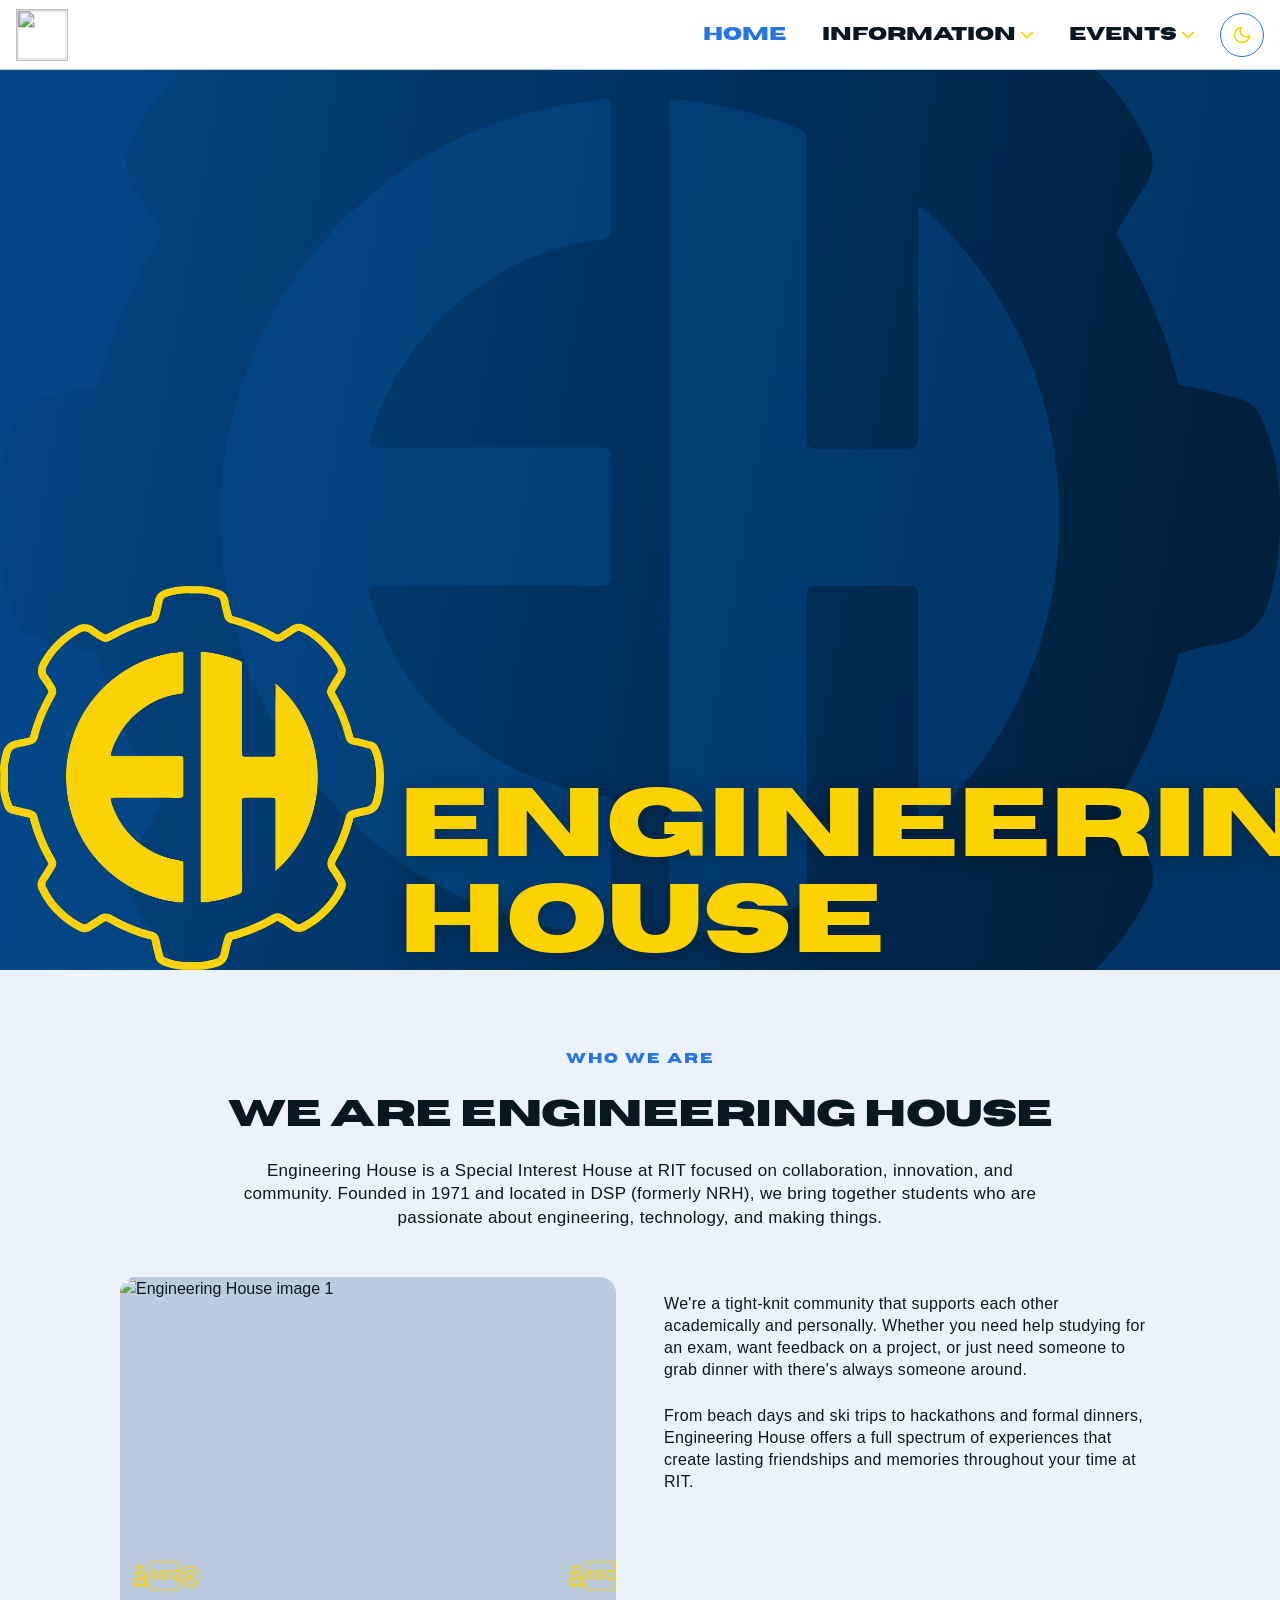
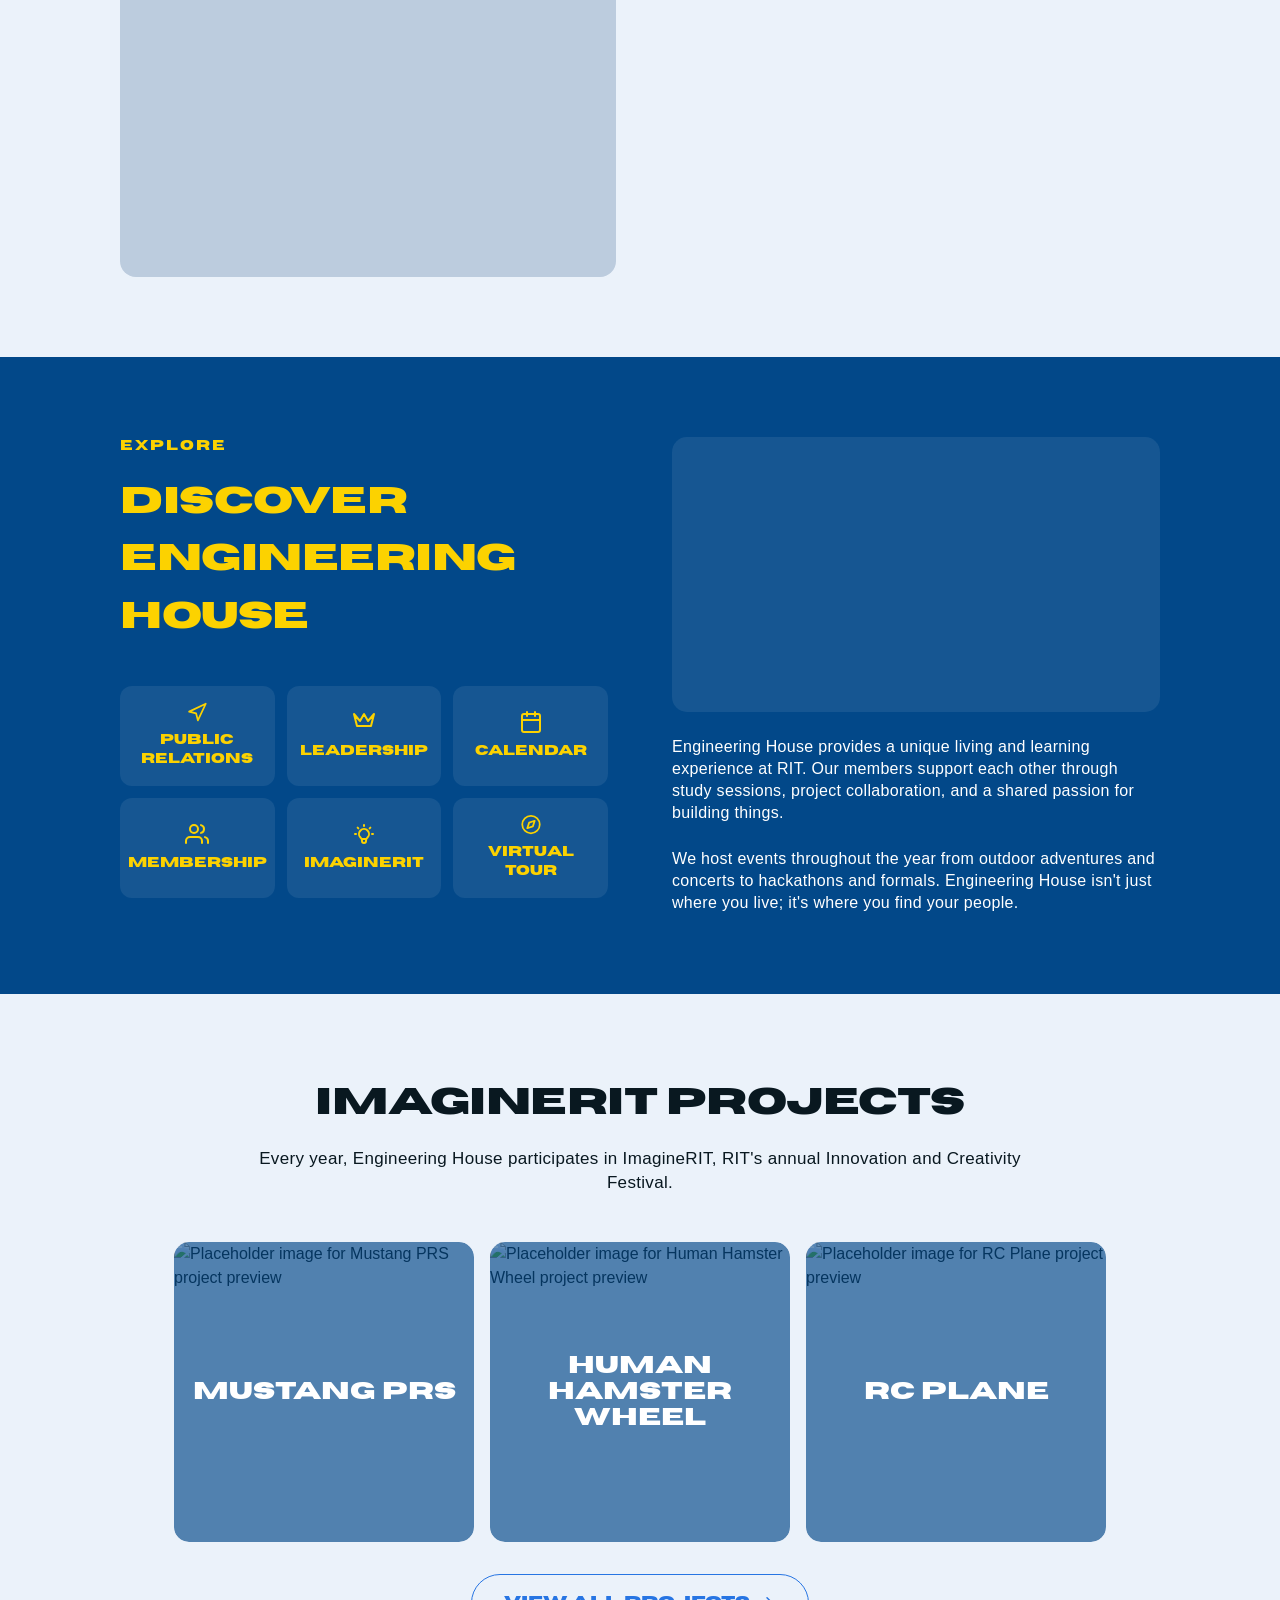
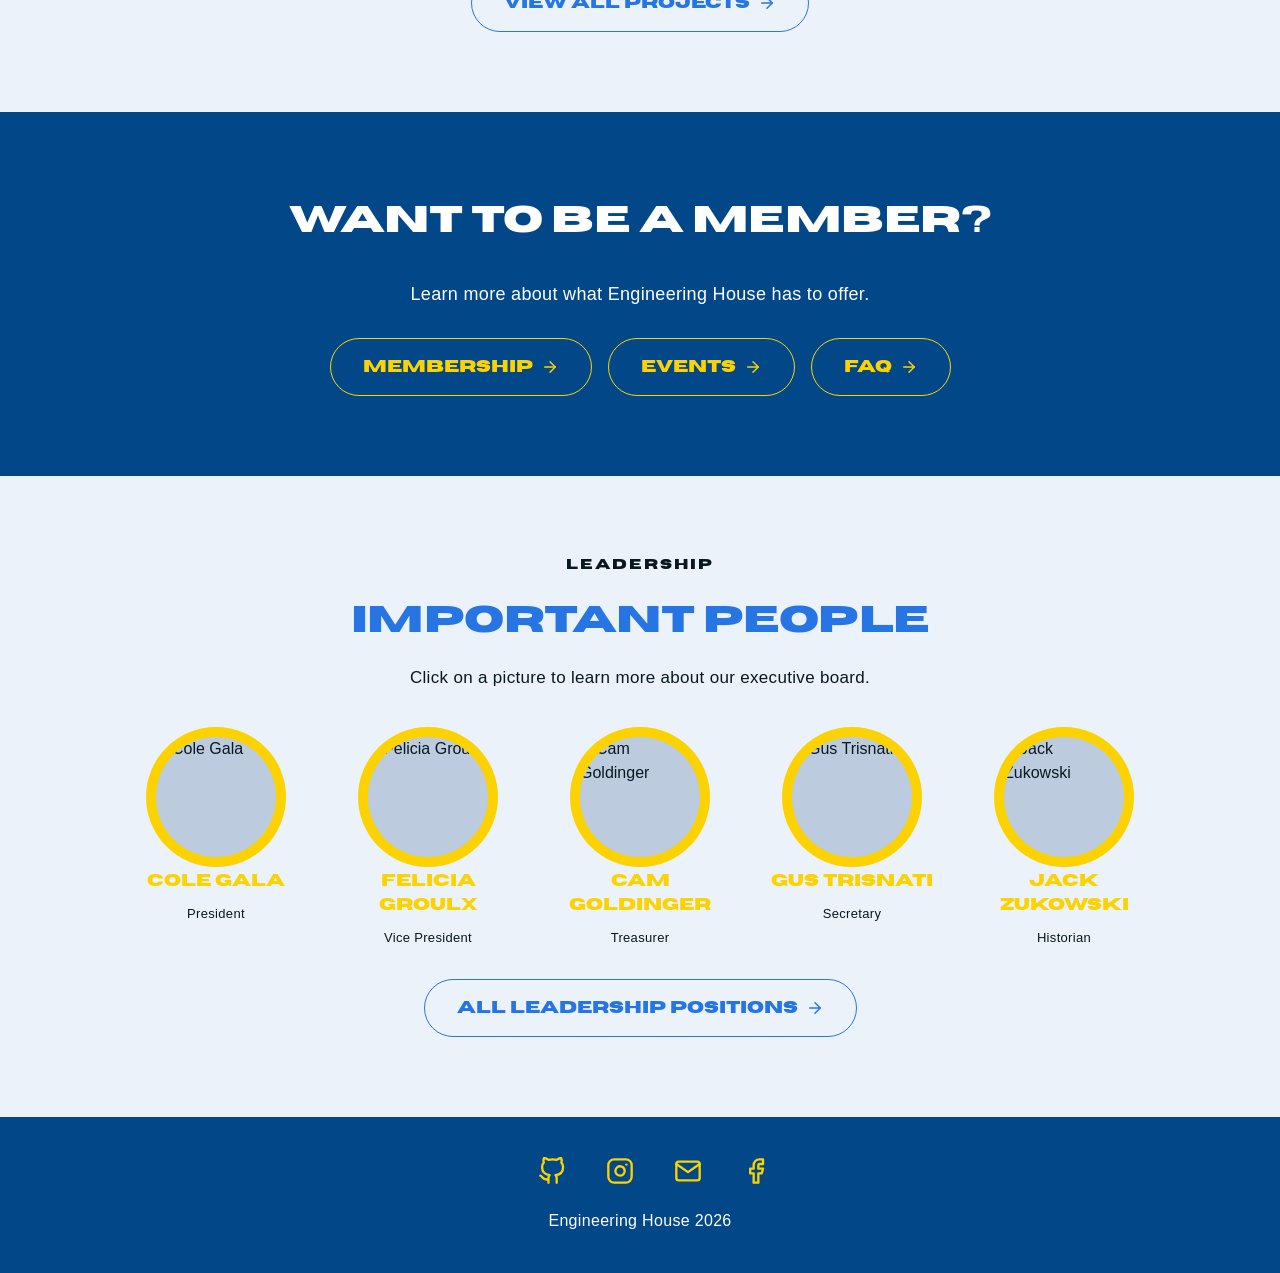
==== commit 31b628f7: "project-mini cards: fog overlay with hover reveal Co-Authored-By: Claude Sonnet 4.6 <noreply@anthrop" ====
--- a/index.html
+++ b/index.html
@@ -1,9 +1,9 @@
-<!DOCTYPE html>
+﻿<!DOCTYPE html>
 <html lang="en" data-theme="light">
 <head>
   <meta charset="UTF-8">
   <meta name="viewport" content="width=device-width, initial-scale=1.0">
-  <title>Engineering House — Home</title>
+  <title>Engineering House” Home</title>
   <meta name="description" content="Engineering House is a Special Interest House at RIT focused on collaboration, innovation, and community.">
   <link rel="stylesheet" href="css/ehouse.css">
   <style>
@@ -13,15 +13,15 @@
     .home-hero {
       position: relative;
       width: 100%;
-      height: 784px;
+      height: 900px;
       background-color: var(--primary-blue);
       overflow: hidden;
       display: flex;
-      flex-direction: column;
+      flex-direction: row;
       align-items: flex-end;
-      justify-content: flex-end;
-      gap: 20px;
-      padding: 10px;
+      justify-content: flex-start;
+      gap: 15px;
+      padding: 0;
     }
 
     .home-hero__bg {
@@ -30,28 +30,30 @@
       width: 100%;
       height: 100%;
       object-fit: cover;
-      opacity: 0.25;
+      opacity: 1;
     }
 
     .home-hero__gradient {
       position: absolute;
       inset: 0;
       background: linear-gradient(
-        -60deg,
-        rgba(2, 72, 137, 0.95) 25%,
-        rgba(1, 45, 86, 0.5) 100%
+        -80deg,
+        rgba(1, 45, 86, 0.7) 10%,
+        rgba(2, 72, 137, 0.95) 95%
       );
     }
 
     .home-hero__sprocket {
-      position: absolute;
+      position: relative;
       bottom: 0;
       left: 0;
-      right: 0;
       height: 384px;
-      object-fit: cover;
-      object-position: center bottom;
-      opacity: 0.35;
+      object-fit: contain;
+      object-position: left bottom;
+      opacity: 1;
+      z-index: 1;
+      width: auto;
+      flex: 0 0 auto;
     }
 
     .home-hero__title {
@@ -60,9 +62,10 @@
       font-family: 'Horizon', sans-serif;
       font-size: clamp(48px, 8vw, 96px);
       font-weight: 700;
-      color: rgba(255,255,255,0.85);
+      color: var(--brand-yellow);
       line-height: 1;
-      text-align: right;
+      text-align: left;
+      margin: 0;
       text-shadow: 0 2px 20px rgba(0,0,0,0.3);
     }
 
@@ -82,7 +85,7 @@
     /* Video placeholder */
     .video-placeholder {
       width: 100%;
-      height: 300px;
+      height: auto;
       background: var(--stroke-accent);
       border-radius: var(--radius-xl);
       display: flex;
@@ -91,23 +94,14 @@
       justify-content: center;
       gap: 12px;
       opacity: 0.15;
-    }
-
-    .video-placeholder svg {
-      width: 48px;
-      height: 48px;
-      stroke: var(--brand-yellow);
-      fill: none;
-      stroke-width: 2;
-      stroke-linecap: round;
-      stroke-linejoin: round;
-    }
-
-    .video-placeholder p {
-      font-family: 'Horizon', sans-serif;
-      font-size: 14px;
-      font-weight: 500;
-      color: var(--brand-yellow);
+      overflow: clip;
+    }
+    /*actual youtube frame*/
+    iframe {
+      width: 100%;
+      height: auto;      
+      aspect-ratio: 16 / 9; /* Maintains 16:9 ratio */
+      justify-content: center;
     }
 
     /* Projects preview grid */
@@ -116,6 +110,35 @@
       gap: 10px;
       width: 100%;
       flex-wrap: wrap;
+    }
+
+    .project-grid--showcase {
+      gap: var(--spacing-md);
+      justify-content: center;
+    }
+
+    .project-grid--showcase .project-mini {
+      flex: 0 1 300px;
+      width: 300px;
+      height: 300px;
+      max-width: 100%;
+      border-radius: var(--radius-xl);
+      aspect-ratio: 1/1;
+      background: rgba(2, 72, 137, 0.15);
+    }
+
+    .project-grid--showcase .project-mini__img {
+      position: absolute;
+      inset: 0;
+      width: 100%;
+      height: 100%;
+      object-fit: cover;
+    }
+
+    .project-grid--showcase .project-mini__label {
+      font-size: 24px;
+      line-height: 1.1;
+      color: var(--text-on-primary);
     }
 
     /* Profile grid */
@@ -171,18 +194,56 @@
 
       <div class="row" style="align-items: stretch;">
         <div class="col">
-          <div style="width:100%; height:400px; border-radius:var(--radius-2xl); overflow:hidden; background:var(--stroke-border);">
-            <img
-              src="https://images.unsplash.com/photo-1762291495465-2cc587c180e2?crop=entropy&cs=tinysrgb&fit=max&fm=jpg&w=1080"
-              alt="Engineering House community"
-              style="width:100%;height:100%;object-fit:cover;"
-              loading="lazy"
-            >
+          <div class="eh-about-carousel" style="position:relative; width:100%; height:600px; border-radius:var(--radius-2xl); overflow:hidden; background:var(--stroke-border);">
+            <img src="./images/Slideshow/1.jpg" alt="Engineering House image 1" class="eh-carousel-slide" style="width:100%;height:100%;object-fit:cover;position:absolute;inset:0;display:block;" loading="lazy">
+            <img src="./images/Slideshow/2.png" alt="Engineering House image 2" class="eh-carousel-slide" style="width:100%;height:100%;object-fit:cover;position:absolute;inset:0;display:none;" loading="lazy">
+            <img src="./images/Slideshow/3.png" alt="Engineering House image 3" class="eh-carousel-slide" style="width:100%;height:100%;object-fit:cover;position:absolute;inset:0;display:none;" loading="lazy">
+
+            <button type="button" class="eh-carousel-btn eh-carousel-prev" aria-label="Previous image" style="position:absolute;left:12px;top:50%;transform:translateY(-50%);z-index:2;border:none;border-radius:999px;width:36px;font-size:30px;height:36px;background:rgba(0,0,0,0);color:var(--brand-yellow);cursor:pointer;">â®</button>
+            <button type="button" class="eh-carousel-btn eh-carousel-next" aria-label="Next image" style="position:absolute;right:12px;top:50%;transform:translateY(-50%);z-index:2;border:none;border-radius:999px;width:36px;font-size:30px;height:36px;background:rgba(0,0,0,0);color:var(--brand-yellow);cursor:pointer;">â¯</button>
           </div>
+          <script>
+            (function () {
+              if (window.__ehAboutCarouselInit) return;
+              window.__ehAboutCarouselInit = true;
+
+              document.querySelectorAll('.eh-about-carousel').forEach(function (carousel) {
+                var slides = carousel.querySelectorAll('.eh-carousel-slide');
+                var prev = carousel.querySelector('.eh-carousel-prev');
+                var next = carousel.querySelector('.eh-carousel-next');
+                var index = 0;
+
+                function showSlide(i) {
+                  slides.forEach(function (slide, n) {
+                    slide.style.display = n === i ? 'block' : 'none';
+                  });
+                  index = i;
+                }
+
+                if (prev) {
+                  prev.addEventListener('click', function () {
+                    showSlide((index - 1 + slides.length) % slides.length);
+                  });
+                }
+
+                if (next) {
+                  next.addEventListener('click', function () {
+                    showSlide((index + 1) % slides.length);
+                  });
+                }
+
+                if (slides.length > 1) {
+                  setInterval(function () {
+                    showSlide((index + 1) % slides.length);
+                  }, 4000);
+                }
+              });
+            })();
+          </script>
         </div>
         <div class="col" style="display:flex;flex-direction:column;gap:24px;padding:16px 0;">
           <p style="font-size:16px;line-height:1.375;letter-spacing:0.32px;color:var(--text-primary);">
-            We're a tight-knit community that supports each other academically and personally. Whether you need help studying for an exam, want feedback on a project, or just need someone to grab dinner with — there's always someone around.
+            We're a tight-knit community that supports each other academically and personally. Whether you need help studying for an exam, want feedback on a project, or just need someone to grab dinner with there's always someone around.
           </p>
           <p style="font-size:16px;line-height:1.375;letter-spacing:0.32px;color:var(--text-primary);">
             From beach days and ski trips to hackathons and formal dinners, Engineering House offers a full spectrum of experiences that create lasting friendships and memories throughout your time at RIT.
@@ -251,16 +312,15 @@
         <!-- Right: video + text -->
         <div class="col" style="display:flex;flex-direction:column;gap:24px;">
           <div class="video-placeholder" style="opacity:1; background:rgba(255,255,255,0.08);">
-            <svg viewBox="0 0 24 24" style="stroke:var(--brand-yellow);">
-              <polygon points="5 3 19 12 5 21 5 3"/>
-            </svg>
-            <p style="color:var(--brand-yellow);">Watch Our Intro Video</p>
+              <iframe src="https://www.youtube.com/embed/HQp95nqC4uU" frameborder="0"
+                      allow="accelerometer; autoplay; encrypted-media; gyroscope; picture-in-picture"
+                      allowfullscreen></iframe>
           </div>
           <p style="font-size:16px;line-height:1.375;letter-spacing:0.32px;color:var(--text-on-primary);">
             Engineering House provides a unique living and learning experience at RIT. Our members support each other through study sessions, project collaboration, and a shared passion for building things.
           </p>
           <p style="font-size:16px;line-height:1.375;letter-spacing:0.32px;color:var(--text-on-primary);">
-            We host events throughout the year — from outdoor adventures and concerts to hackathons and formals. Engineering House isn't just where you live; it's where you find your people.
+            We host events throughout the year from outdoor adventures and concerts to hackathons and formals. Engineering House isn't just where you live; it's where you find your people.
           </p>
         </div>
       </div>
@@ -271,20 +331,23 @@
       <div class="section__header">
         <h2 class="section__title" id="proj-title">ImagineRIT Projects</h2>
         <p class="section__desc">
-          Every year, Engineering House participates in ImagineRIT — RIT's annual Innovation and Creativity Festival.
+          Every year, Engineering House participates in ImagineRIT, RIT's annual Innovation and Creativity Festival.
         </p>
       </div>
 
-      <div class="project-grid" style="margin-bottom:var(--spacing-xl);">
+      <div class="project-grid project-grid--showcase" style="margin-bottom:var(--spacing-xl);">
         <div class="project-mini">
+          <img class="project-mini__img" src="https://placehold.co/200x200" alt="Placeholder image for Mustang PRS project preview" loading="lazy">
           <div class="project-mini__fog"></div>
           <span class="project-mini__label">Mustang PRS</span>
         </div>
         <div class="project-mini">
+          <img class="project-mini__img" src="https://placehold.co/200x200" alt="Placeholder image for Human Hamster Wheel project preview" loading="lazy">
           <div class="project-mini__fog"></div>
           <span class="project-mini__label">Human Hamster Wheel</span>
         </div>
         <div class="project-mini">
+          <img class="project-mini__img" src="https://placehold.co/200x200" alt="Placeholder image for RC Plane project preview" loading="lazy">
           <div class="project-mini__fog"></div>
           <span class="project-mini__label">RC Plane</span>
         </div>
@@ -399,3 +462,4 @@
   <script src="js/components.js"></script>
 </body>
 </html>
+
--- a/css/ehouse.css
+++ b/css/ehouse.css
@@ -131,10 +131,36 @@
   text-decoration: none;
 }
 
-.navbar__logo img {
-  width: 52px;
+.navbar__logo > img {
   height: 52px;
   object-fit: contain;
+}
+
+.navbar__logo-stack {
+  position: relative;
+  height: 52px;
+  width: 52px;
+  display: block;
+}
+
+.navbar__logo-layer {
+  position: absolute;
+  inset: 0;
+  width: 100%;
+  height: 100%;
+  object-fit: contain;
+  display: block;
+  pointer-events: none;
+}
+
+.navbar__logo-layer--outer {
+  transform: rotate(0deg);
+  will-change: transform;
+}
+
+.navbar__logo-layer--inner {
+  transform: scale(.95);
+  transform-origin: center;
 }
 
 .navbar__links {
@@ -930,6 +956,11 @@
   inset: 0;
   background: rgba(2, 72, 137, 0.6);
   border-radius: var(--radius-xl);
+  transition: opacity 0.3s;
+}
+
+.project-mini:hover .project-mini__fog {
+  opacity: 0;
 }
 
 .project-mini__label {
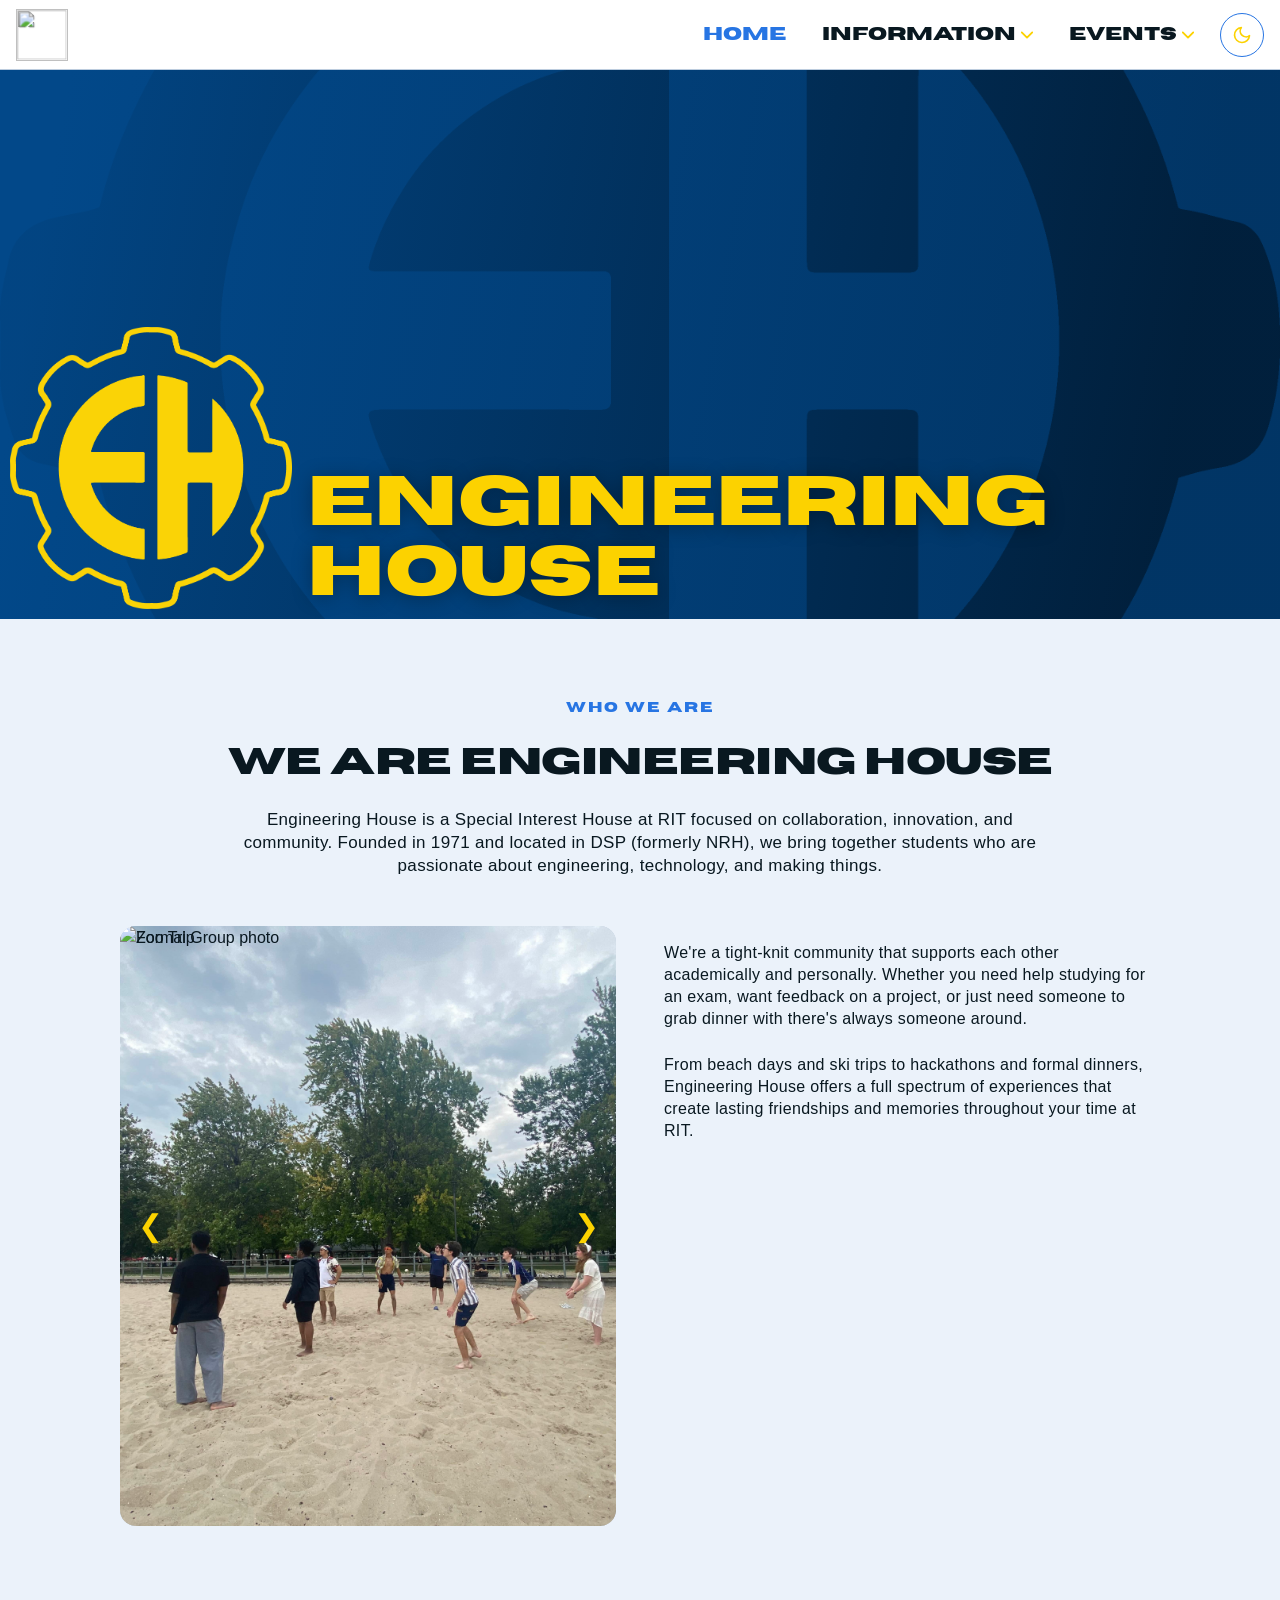
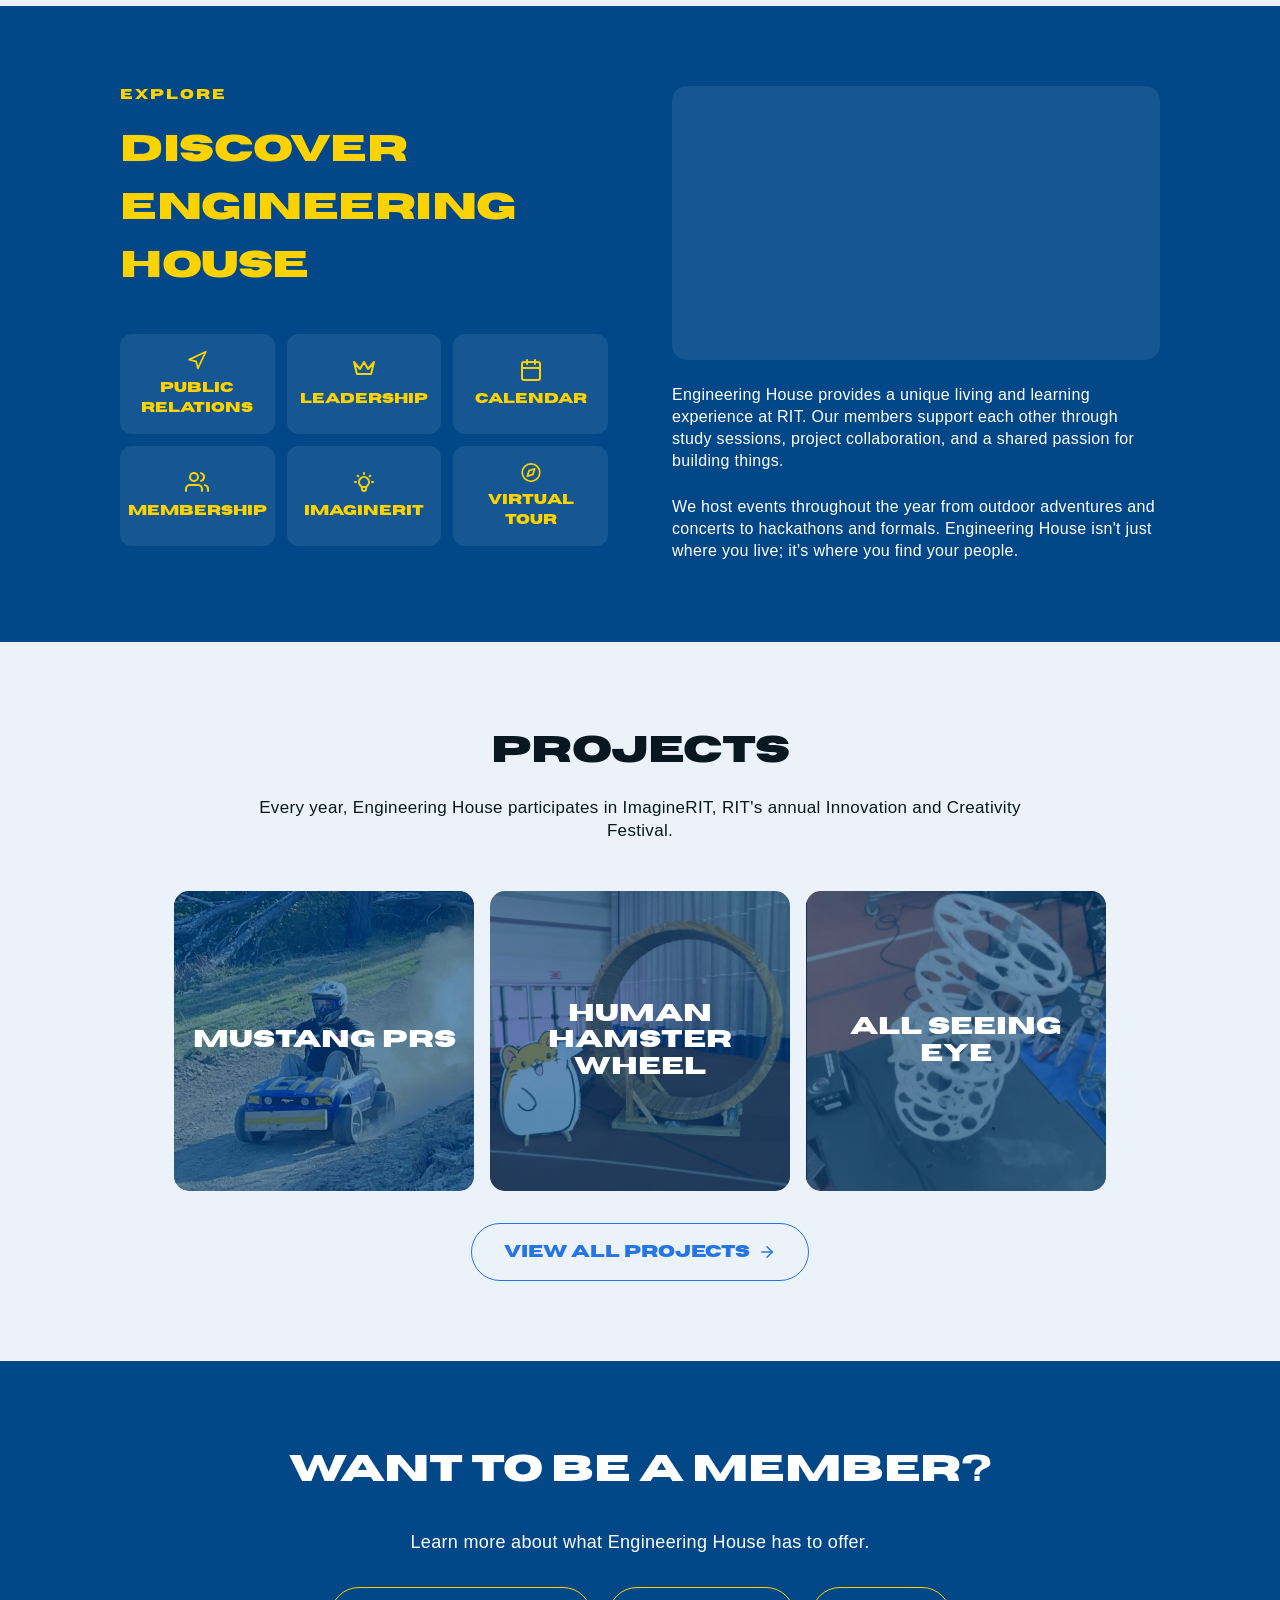
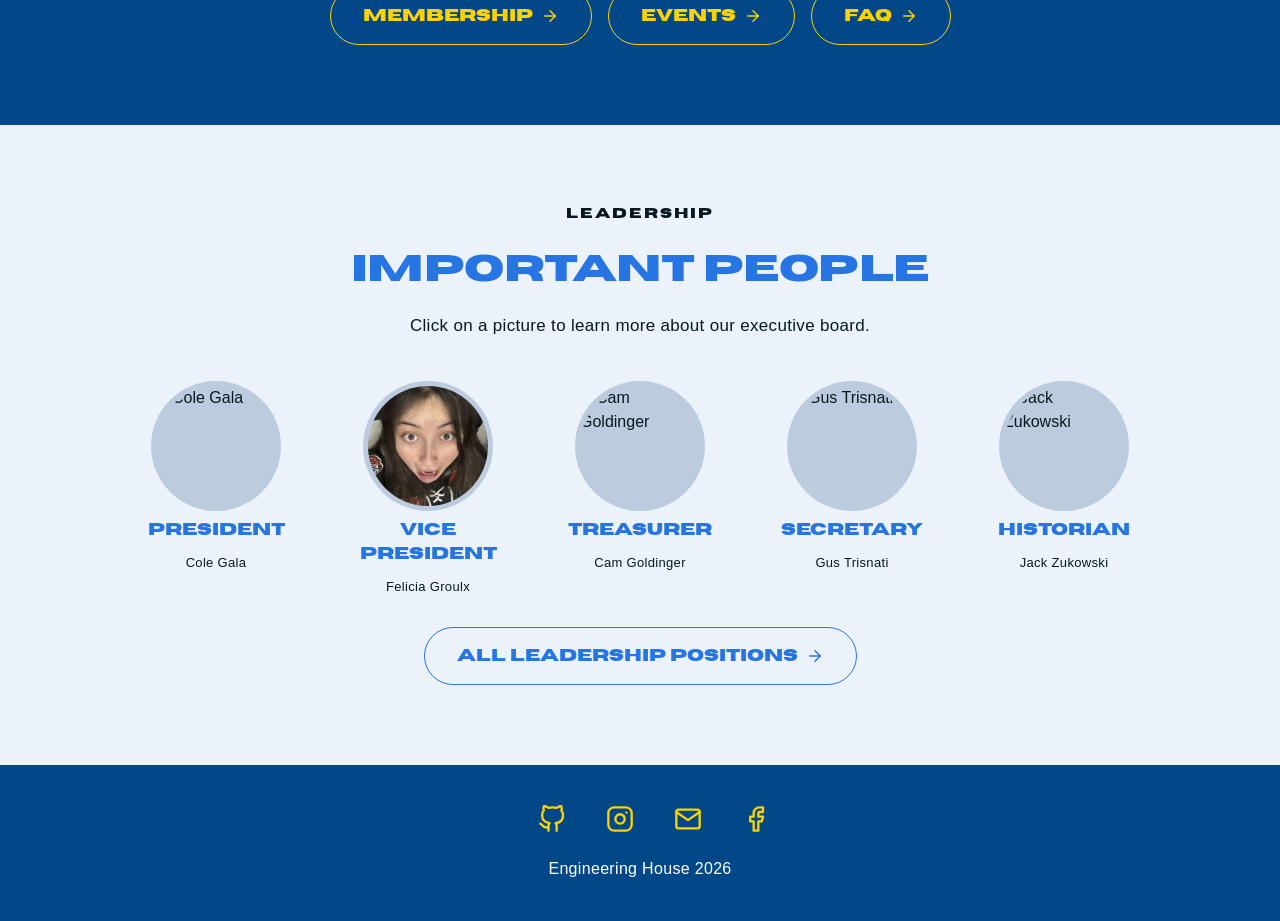
==== commit fd359a48: "Im gonna touch myself im so fucking goated" ====
--- a/index.html
+++ b/index.html
@@ -6,6 +6,7 @@
   <title>Engineering House” Home</title>
   <meta name="description" content="Engineering House is a Special Interest House at RIT focused on collaboration, innovation, and community.">
   <link rel="stylesheet" href="css/ehouse.css">
+  <link rel="icon" href="images/favicon.ico">
   <style>
     /* ---- Home-page specific styles ---- */
 
@@ -13,7 +14,8 @@
     .home-hero {
       position: relative;
       width: 100%;
-      height: 900px;
+      height: auto;
+      aspect-ratio: 21/9;
       background-color: var(--primary-blue);
       overflow: hidden;
       display: flex;
@@ -21,7 +23,7 @@
       align-items: flex-end;
       justify-content: flex-start;
       gap: 15px;
-      padding: 0;
+      padding: 10px;
     }
 
     .home-hero__bg {
@@ -47,25 +49,27 @@
       position: relative;
       bottom: 0;
       left: 0;
-      height: 384px;
+      height: clamp(100px, 22vw, 384px);
       object-fit: contain;
       object-position: left bottom;
       opacity: 1;
       z-index: 1;
       width: auto;
-      flex: 0 0 auto;
+      flex: 0 1 auto;
     }
 
     .home-hero__title {
       position: relative;
       z-index: 1;
       font-family: 'Horizon', sans-serif;
-      font-size: clamp(48px, 8vw, 96px);
+      font-size: clamp(16px, 5.5vw, 96px);
       font-weight: 700;
       color: var(--brand-yellow);
       line-height: 1;
       text-align: left;
       margin: 0;
+      flex-shrink: 0;
+      white-space: nowrap;
       text-shadow: 0 2px 20px rgba(0,0,0,0.3);
     }
 
@@ -95,13 +99,6 @@
       gap: 12px;
       opacity: 0.15;
       overflow: clip;
-    }
-    /*actual youtube frame*/
-    iframe {
-      width: 100%;
-      height: auto;      
-      aspect-ratio: 16 / 9; /* Maintains 16:9 ratio */
-      justify-content: center;
     }
 
     /* Projects preview grid */
@@ -151,16 +148,22 @@
 
     @media (max-width: 768px) {
       .home-hero {
-        height: 500px;
-      }
-      .home-hero__title {
-        font-size: 40px;
+        height: 380px;
       }
       .feature-grid__row {
         flex-direction: column;
       }
       .project-grid {
         flex-direction: column;
+      }
+    }
+
+    @media (max-width: 480px) {
+      .home-hero {
+        height: 260px;
+      }
+      .home-hero__sprocket {
+        display: none;
       }
     }
   </style>
@@ -195,12 +198,19 @@
       <div class="row" style="align-items: stretch;">
         <div class="col">
           <div class="eh-about-carousel" style="position:relative; width:100%; height:600px; border-radius:var(--radius-2xl); overflow:hidden; background:var(--stroke-border);">
-            <img src="./images/Slideshow/1.jpg" alt="Engineering House image 1" class="eh-carousel-slide" style="width:100%;height:100%;object-fit:cover;position:absolute;inset:0;display:block;" loading="lazy">
-            <img src="./images/Slideshow/2.png" alt="Engineering House image 2" class="eh-carousel-slide" style="width:100%;height:100%;object-fit:cover;position:absolute;inset:0;display:none;" loading="lazy">
-            <img src="./images/Slideshow/3.png" alt="Engineering House image 3" class="eh-carousel-slide" style="width:100%;height:100%;object-fit:cover;position:absolute;inset:0;display:none;" loading="lazy">
-
-            <button type="button" class="eh-carousel-btn eh-carousel-prev" aria-label="Previous image" style="position:absolute;left:12px;top:50%;transform:translateY(-50%);z-index:2;border:none;border-radius:999px;width:36px;font-size:30px;height:36px;background:rgba(0,0,0,0);color:var(--brand-yellow);cursor:pointer;">â®</button>
-            <button type="button" class="eh-carousel-btn eh-carousel-next" aria-label="Next image" style="position:absolute;right:12px;top:50%;transform:translateY(-50%);z-index:2;border:none;border-radius:999px;width:36px;font-size:30px;height:36px;background:rgba(0,0,0,0);color:var(--brand-yellow);cursor:pointer;">â¯</button>
+            <img src="./images/Slideshow/1.jpg" alt="Apple Picking" class="eh-carousel-slide" style="width:100%;height:100%;object-fit:cover;position:absolute;inset:0;display:block;" loading="lazy">
+            <img src="./images/Slideshow/2.png" alt="Alumni BBQ" class="eh-carousel-slide" style="width:100%;height:100%;object-fit:cover;position:absolute;inset:0;display:none;" loading="lazy">
+            <img src="./images/Slideshow/3.png" alt="Beach Day" class="eh-carousel-slide" style="width:100%;height:100%;object-fit:cover;position:absolute;inset:0;display:none;" loading="lazy">
+            <img src="./images/Slideshow/4.png" alt="Beach Day Volleyball" class="eh-carousel-slide" style="width:100%;height:100%;object-fit:cover;position:absolute;inset:0;display:block;" loading="lazy">
+            <img src="./images/Slideshow/5.jpg" alt="Campfire" class="eh-carousel-slide" style="width:100%;height:100%;object-fit:cover;position:absolute;inset:0;display:none;" loading="lazy">
+            <img src="./images/Slideshow/6.jpg" alt="DJO Concert" class="eh-carousel-slide" style="width:100%;height:100%;object-fit:cover;position:absolute;inset:0;display:none;" loading="lazy">
+            <img src="./images/Slideshow/7.jpg" alt="Formal Group photo" class="eh-carousel-slide" style="width:100%;height:100%;object-fit:cover;position:absolute;inset:0;display:block;" loading="lazy">
+            <img src="./images/Slideshow/8.jpg" alt="Mud Tug" class="eh-carousel-slide" style="width:100%;height:100%;object-fit:cover;position:absolute;inset:0;display:none;" loading="lazy">
+            <img src="./images/Slideshow/9.png" alt="Tremblant" class="eh-carousel-slide" style="width:100%;height:100%;object-fit:cover;position:absolute;inset:0;display:none;" loading="lazy">
+            <img src="./images/Slideshow/10.jpg" alt="Zoo Trip" class="eh-carousel-slide" style="width:100%;height:100%;object-fit:cover;position:absolute;inset:0;display:block;" loading="lazy">
+
+            <button type="button" class="eh-carousel-btn eh-carousel-prev" aria-label="Previous image" style="position:absolute;left:12px;top:50%;transform:translateY(-50%);z-index:2;border:none;border-radius:999px;width:36px;font-size:30px;height:36px;background:rgba(0,0,0,0);color:var(--brand-yellow);cursor:pointer;">❮</button>
+            <button type="button" class="eh-carousel-btn eh-carousel-next" aria-label="Next image" style="position:absolute;right:12px;top:50%;transform:translateY(-50%);z-index:2;border:none;border-radius:999px;width:36px;font-size:30px;height:36px;background:rgba(0,0,0,0);color:var(--brand-yellow);cursor:pointer;">❯</button>
           </div>
           <script>
             (function () {
@@ -235,7 +245,7 @@
                 if (slides.length > 1) {
                   setInterval(function () {
                     showSlide((index + 1) % slides.length);
-                  }, 4000);
+                  }, 8000);
                 }
               });
             })();
@@ -262,49 +272,49 @@
           <h2 class="section__title section__title--yellow" id="features-title">Discover Engineering House</h2>
           <div class="feature-grid" style="margin-top:24px;">
             <div class="feature-grid__row">
-              <div class="feature-card">
+              <a class="feature-card" href="PublicRelations.html">
                 <svg class="feature-card__icon" viewBox="0 0 24 24" aria-hidden="true">
                   <path d="M3 11l19-9-9 19-2-8-8-2z"/>
                 </svg>
                 <span class="feature-card__label">Public Relations</span>
-              </div>
-              <div class="feature-card">
+              </a>
+              <a class="feature-card" href="Leadership.html">
                 <svg class="feature-card__icon" viewBox="0 0 24 24" aria-hidden="true">
                   <path d="M2 4l3 12h14l3-12-6 7-4-7-4 7-6-7z"/>
                 </svg>
                 <span class="feature-card__label">Leadership</span>
-              </div>
-              <div class="feature-card">
+              </a>
+              <a class="feature-card" href="Calendar.html">
                 <svg class="feature-card__icon" viewBox="0 0 24 24" aria-hidden="true">
                   <rect x="3" y="4" width="18" height="18" rx="2" ry="2"/>
                   <line x1="16" y1="2" x2="16" y2="6"/><line x1="8" y1="2" x2="8" y2="6"/>
                   <line x1="3" y1="10" x2="21" y2="10"/>
                 </svg>
                 <span class="feature-card__label">Calendar</span>
-              </div>
+              </a>
             </div>
             <div class="feature-grid__row">
-              <div class="feature-card">
+              <a class="feature-card" href="Membership.html">
                 <svg class="feature-card__icon" viewBox="0 0 24 24" aria-hidden="true">
                   <path d="M17 21v-2a4 4 0 0 0-4-4H5a4 4 0 0 0-4 4v2"/>
                   <circle cx="9" cy="7" r="4"/>
                   <path d="M23 21v-2a4 4 0 0 0-3-3.87"/><path d="M16 3.13a4 4 0 0 1 0 7.75"/>
                 </svg>
                 <span class="feature-card__label">Membership</span>
-              </div>
-              <div class="feature-card">
+              </a>
+              <a class="feature-card" href="Projects.html">
                 <svg class="feature-card__icon" viewBox="0 0 24 24" aria-hidden="true">
                   <path d="M9.663 17h4.673M12 3v1m6.364 1.636l-.707.707M21 12h-1M4 12H3m3.343-5.657l-.707-.707m2.828 9.9a5 5 0 1 1 7.072 0l-.548.547A3.374 3.374 0 0 0 14 18.469V19a2 2 0 1 1-4 0v-.531c0-.895-.356-1.754-.988-2.386l-.548-.547z"/>
                 </svg>
                 <span class="feature-card__label">ImagineRIT</span>
-              </div>
-              <div class="feature-card">
+              </a>
+              <a class="feature-card" href="VirtualTour.html">
                 <svg class="feature-card__icon" viewBox="0 0 24 24" aria-hidden="true">
                   <circle cx="12" cy="12" r="10"/>
                   <polygon points="16.24 7.76 14.12 14.12 7.76 16.24 9.88 9.88 16.24 7.76"/>
                 </svg>
                 <span class="feature-card__label">Virtual Tour</span>
-              </div>
+              </a>
             </div>
           </div>
         </div>
@@ -329,7 +339,7 @@
     <!-- ====== PROJECTS ====== -->
     <section class="section section--surface" aria-labelledby="proj-title">
       <div class="section__header">
-        <h2 class="section__title" id="proj-title">ImagineRIT Projects</h2>
+        <h2 class="section__title" id="proj-title">Projects</h2>
         <p class="section__desc">
           Every year, Engineering House participates in ImagineRIT, RIT's annual Innovation and Creativity Festival.
         </p>
@@ -337,19 +347,19 @@
 
       <div class="project-grid project-grid--showcase" style="margin-bottom:var(--spacing-xl);">
         <div class="project-mini">
-          <img class="project-mini__img" src="https://placehold.co/200x200" alt="Placeholder image for Mustang PRS project preview" loading="lazy">
+          <img class="project-mini__img" src="./images/Projects/mustang.png" alt="Placeholder image for Mustang PRS project preview" loading="lazy">
           <div class="project-mini__fog"></div>
           <span class="project-mini__label">Mustang PRS</span>
         </div>
         <div class="project-mini">
-          <img class="project-mini__img" src="https://placehold.co/200x200" alt="Placeholder image for Human Hamster Wheel project preview" loading="lazy">
+          <img class="project-mini__img" src="./images/Projects/hamster_wheel.jpg" alt="Placeholder image for Human Hamster Wheel project preview" loading="lazy">
           <div class="project-mini__fog"></div>
           <span class="project-mini__label">Human Hamster Wheel</span>
         </div>
         <div class="project-mini">
-          <img class="project-mini__img" src="https://placehold.co/200x200" alt="Placeholder image for RC Plane project preview" loading="lazy">
+          <img class="project-mini__img" src="./images/Projects/allseeingeye.jpg" alt="Placeholder image for RC Plane project preview" loading="lazy">
           <div class="project-mini__fog"></div>
-          <span class="project-mini__label">RC Plane</span>
+          <span class="project-mini__label">All Seeing Eye</span>
         </div>
       </div>
 
@@ -397,52 +407,52 @@
         <div class="profile-card">
           <img
             class="profile-card__img"
-            src="https://images.unsplash.com/photo-1648025933224-b7d1f2e49e82?crop=entropy&cs=tinysrgb&fit=max&fm=jpg&w=400"
+            src="./images/People/president.jpg"
             alt="Cole Gala"
             loading="lazy"
           >
+          <span class="profile-card__role">President</span>
           <span class="profile-card__name">Cole Gala</span>
-          <span class="profile-card__role">President</span>
         </div>
         <div class="profile-card">
           <img
             class="profile-card__img"
-            src="https://images.unsplash.com/photo-1661928438616-bda8b4931762?crop=entropy&cs=tinysrgb&fit=max&fm=jpg&w=400"
+            src="./images/People/vice-president.jpg"
             alt="Felicia Groulx"
             loading="lazy"
           >
+          <span class="profile-card__role">Vice President</span>
           <span class="profile-card__name">Felicia Groulx</span>
-          <span class="profile-card__role">Vice President</span>
         </div>
         <div class="profile-card">
           <img
             class="profile-card__img"
-            src="https://images.unsplash.com/photo-1558430329-f70b2200f65a?crop=entropy&cs=tinysrgb&fit=max&fm=jpg&w=400"
+            src="./images/People/treasurer.jpg"
             alt="Cam Goldinger"
             loading="lazy"
           >
+          <span class="profile-card__role">Treasurer</span>
           <span class="profile-card__name">Cam Goldinger</span>
-          <span class="profile-card__role">Treasurer</span>
         </div>
         <div class="profile-card">
           <img
             class="profile-card__img"
-            src="https://images.unsplash.com/photo-1542909168-82c3e7fdca5c?crop=entropy&cs=tinysrgb&fit=max&fm=jpg&w=400"
+            src="./images/People/secretary.jpg"
             alt="Gus Trisnati"
             loading="lazy"
           >
+          <span class="profile-card__role">Secretary</span>
           <span class="profile-card__name">Gus Trisnati</span>
-          <span class="profile-card__role">Secretary</span>
         </div>
         <div class="profile-card">
           <img
             class="profile-card__img"
-            src="https://images.unsplash.com/photo-1764451850143-428a7f9e931d?crop=entropy&cs=tinysrgb&fit=max&fm=jpg&w=400"
+            src="./images/People/historian.jpg"
             alt="Jack Zukowski"
             loading="lazy"
           >
+          <span class="profile-card__role">Historian</span>
           <span class="profile-card__name">Jack Zukowski</span>
-          <span class="profile-card__role">Historian</span>
         </div>
       </div>
 
--- a/css/ehouse.css
+++ b/css/ehouse.css
@@ -607,6 +607,12 @@
   height: 100px;
   background: rgba(255, 255, 255, 0.08);
   border-radius: var(--radius-lg);
+  text-decoration: none;
+  transition: background 0.2s;
+}
+
+.feature-card:hover {
+  background: rgba(255, 255, 255, 0.18);
 }
 
 .feature-card__icon {
@@ -629,42 +635,55 @@
 
 /* --- Exec Card --- */
 .exec-card {
-  width: 100%;
+  flex: 1 1 200px;
   max-width: 360px;
+
+  display: flex;
+  flex-direction: column;
+
+  box-sizing: border-box;          /* important with aspect-ratio + border */
   border-radius: var(--radius-xl);
-  border: 1px solid var(--stroke-border);
-  overflow: hidden;
+  border: 2px solid var(--stroke-border);
+
+  overflow: hidden;                 /* key: prevents corner artifacts */
   background: var(--primary-blue);
 }
 
 .exec-card__img-wrap {
+  flex: 1;
   display: flex;
   justify-content: center;
   align-items: center;
-  padding: var(--spacing-xl) var(--spacing-lg);
+  padding: var(--spacing-md);
   background: var(--primary-blue);
 }
 
 .exec-card__img {
-  width: 220px;
-  height: 220px;
+  width: 60%;
+  aspect-ratio: 1 / 1;
   border-radius: 50%;
   background: var(--stroke-border);
   object-fit: cover;
-  box-shadow: 0 0 0 10px var(--stroke-border);
+  box-shadow: 0 0 0 6px var(--stroke-border);
+  transition: box-shadow 0.2s;
+}
+
+.exec-card:hover .exec-card__img {
+  box-shadow: 0 0 0 6px var(--brand-yellow);
 }
 
 .exec-card__body {
-  padding: var(--spacing-lg);
-  display: flex;
-  flex-direction: column;
-  gap: 8px;
+  padding: var(--spacing-sm);
+  display: flex;
+  flex-direction: column;
+  gap: 4px;
   background: var(--primary-blue);
+  text-align: center;
 }
 
 .exec-card__role {
   font-family: 'Horizon', sans-serif;
-  font-size: 13px;
+  font-size: 11px;
   font-weight: 700;
   letter-spacing: 1px;
   color: var(--brand-yellow);
@@ -673,16 +692,16 @@
 
 .exec-card__name {
   font-family: 'Horizon', sans-serif;
-  font-size: 22px;
+  font-size: 18px;
   font-weight: 700;
   color: var(--brand-yellow);
 }
 
 .exec-card__desc {
   font-family: 'Alexandria', sans-serif;
-  font-size: 14px;
+  font-size: 13px;
   font-weight: 400;
-  line-height: 1.6;
+  line-height: 1.5;
   letter-spacing: 0.32px;
   color: var(--text-on-primary);
 }
@@ -1047,24 +1066,28 @@
   width: 180px;
 }
 
+.profile-card__img:hover {
+  box-shadow: 0 0 0 5px var(--accent-blue);
+}
+
 .profile-card__img {
   width: 120px;
   height: 120px;
   border-radius: 50%;
   object-fit: cover;
   background: var(--stroke-border);
-  box-shadow: 0 0 0 10px var(--brand-yellow);
+  box-shadow: 0 0 0 5px var(--stroke-border);
+}
+
+.profile-card__role {
+  font-family: 'Horizon', sans-serif;
+  font-size: 16px;
+  font-weight: 700;
+  color: var(--accent-blue);
+  text-align: center;
 }
 
 .profile-card__name {
-  font-family: 'Horizon', sans-serif;
-  font-size: 16px;
-  font-weight: 700;
-  color: var(--brand-yellow);
-  text-align: center;
-}
-
-.profile-card__role {
   font-family: 'Alexandria', sans-serif;
   font-size: 13px;
   font-weight: 500;
@@ -1095,7 +1118,12 @@
   stroke-linecap: round;
   stroke-linejoin: round;
 }
-
+iframe {
+  width: 100%;
+  height: auto;
+  aspect-ratio: 16 / 9; /* Maintains 16:9 ratio */
+  justify-content: center;
+}
 .info-panel__title {
   font-family: 'Horizon', sans-serif;
   font-size: 22px;
@@ -1156,8 +1184,8 @@
 
 /* --- Placeholder (map / calendar / video) --- */
 .placeholder-box {
-  width: 100%;
-  height: 500px;
+  width: auto;
+  height: auto;
   background: var(--nav-bg);
   border-radius: var(--radius-xl);
   border: 1px solid var(--stroke-border);
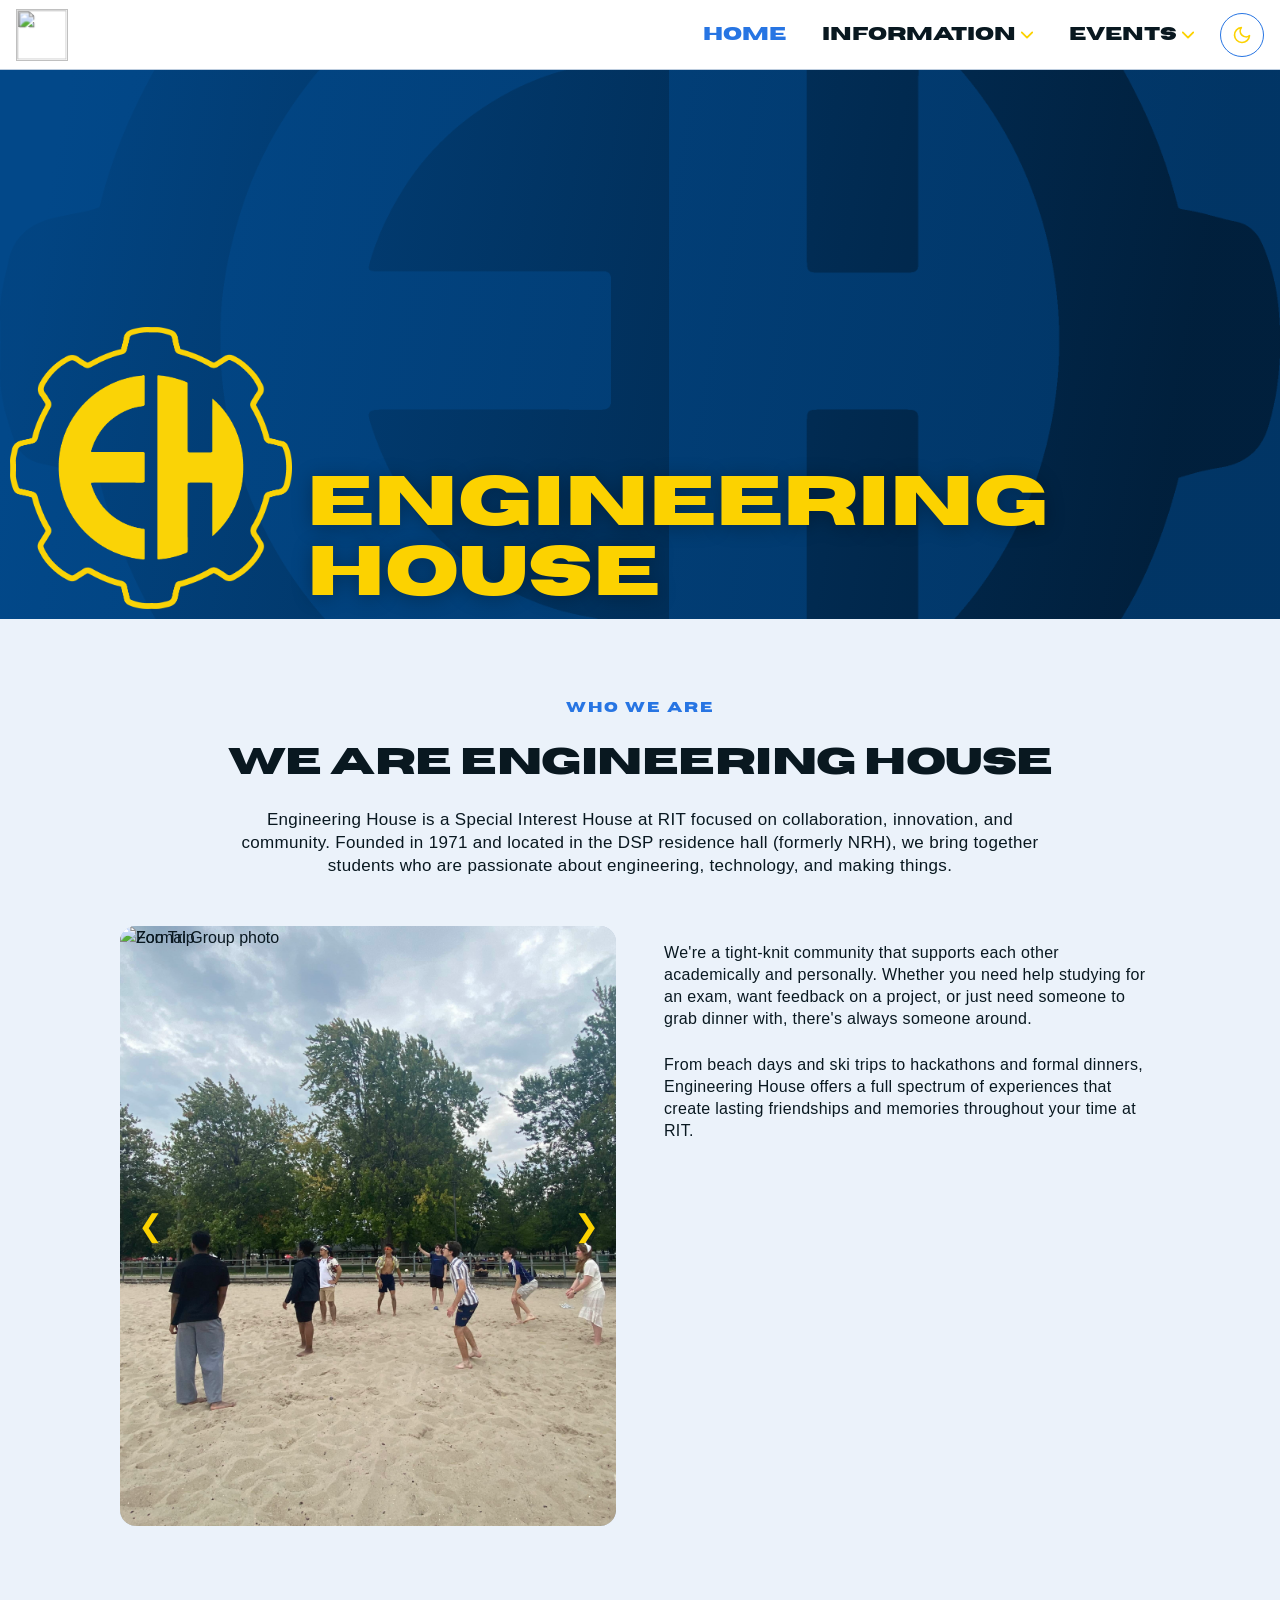
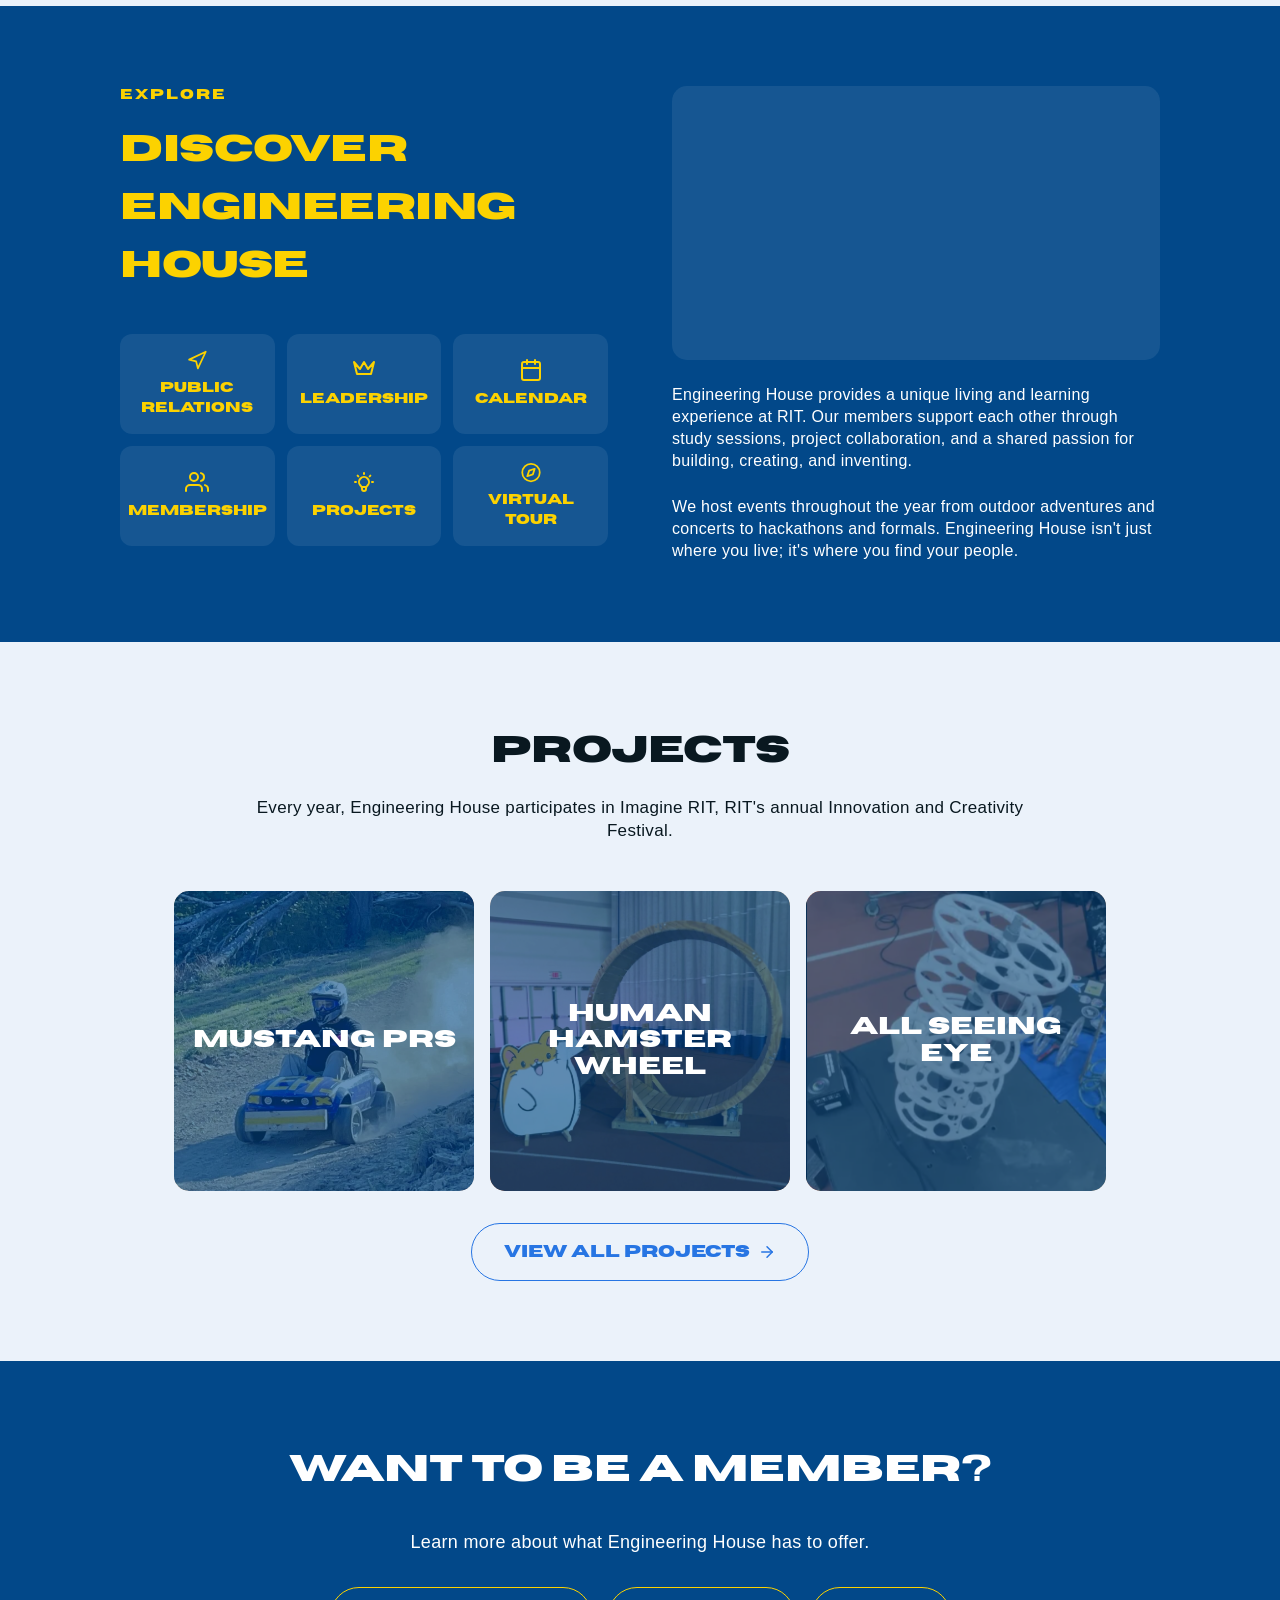
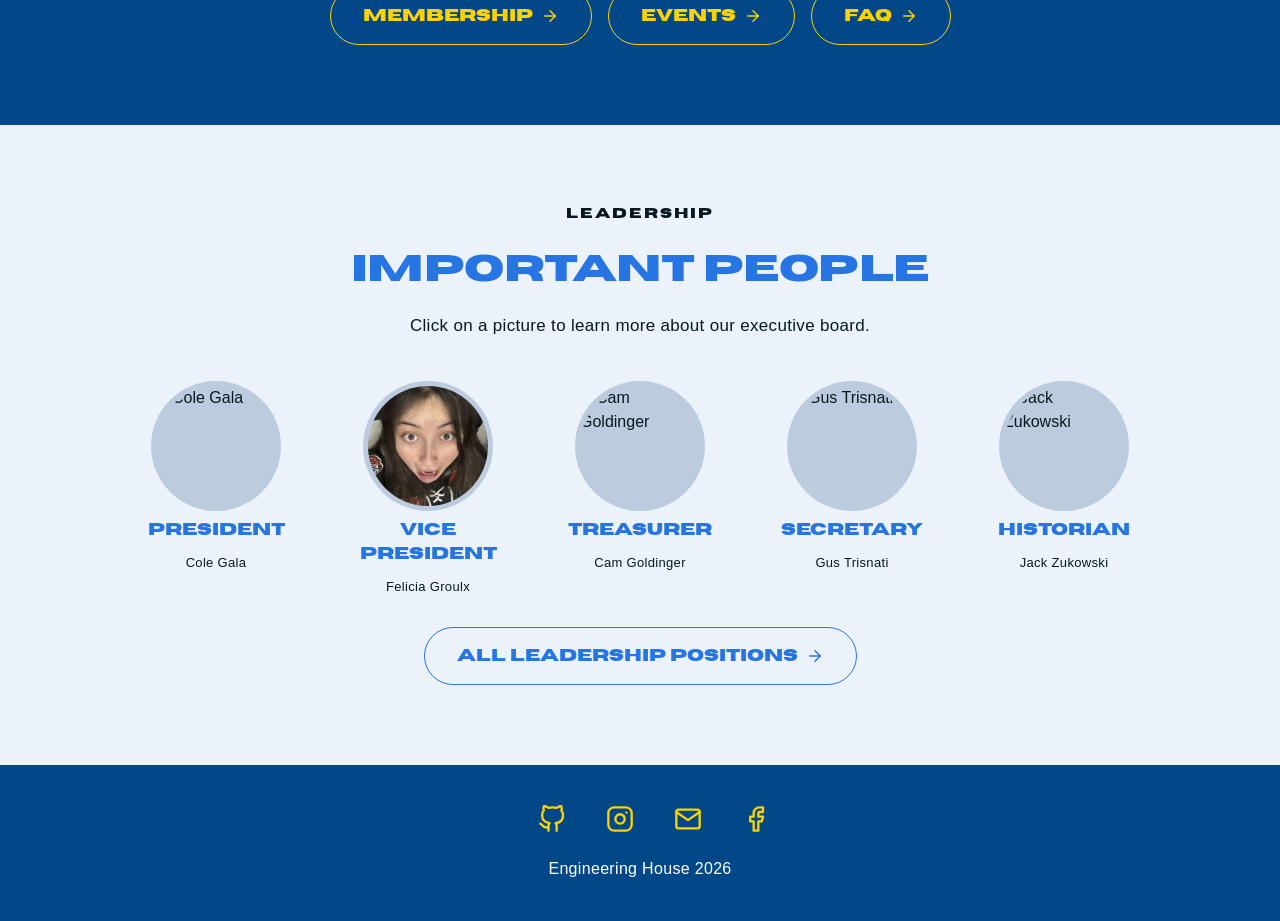
==== commit 4b142a4e: "fixed some issues brought up" ====
--- a/index.html
+++ b/index.html
@@ -1,4 +1,4 @@
-﻿<!DOCTYPE html>
+<!DOCTYPE html>
 <html lang="en" data-theme="light">
 <head>
   <meta charset="UTF-8">
@@ -190,7 +190,7 @@
         <h2 class="section__title" id="about-title">We Are Engineering House</h2>
         <p class="section__desc">
           Engineering House is a Special Interest House at RIT focused on collaboration, innovation, and community.
-          Founded in 1971 and located in DSP (formerly NRH), we bring together students who are passionate about
+          Founded in 1971 and located in the DSP residence hall (formerly NRH), we bring together students who are passionate about
           engineering, technology, and making things.
         </p>
       </div>
@@ -230,22 +230,31 @@
                   index = i;
                 }
 
+                var autoScroll;
+                function startAutoScroll() {
+                  autoScroll = setInterval(function () {
+                    showSlide((index + 1) % slides.length);
+                  }, 8000);
+                }
+
                 if (prev) {
                   prev.addEventListener('click', function () {
+                    clearInterval(autoScroll);
                     showSlide((index - 1 + slides.length) % slides.length);
+                    startAutoScroll();
                   });
                 }
 
                 if (next) {
                   next.addEventListener('click', function () {
+                    clearInterval(autoScroll);
                     showSlide((index + 1) % slides.length);
+                    startAutoScroll();
                   });
                 }
 
                 if (slides.length > 1) {
-                  setInterval(function () {
-                    showSlide((index + 1) % slides.length);
-                  }, 8000);
+                  startAutoScroll();
                 }
               });
             })();
@@ -253,7 +262,7 @@
         </div>
         <div class="col" style="display:flex;flex-direction:column;gap:24px;padding:16px 0;">
           <p style="font-size:16px;line-height:1.375;letter-spacing:0.32px;color:var(--text-primary);">
-            We're a tight-knit community that supports each other academically and personally. Whether you need help studying for an exam, want feedback on a project, or just need someone to grab dinner with there's always someone around.
+            We're a tight-knit community that supports each other academically and personally. Whether you need help studying for an exam, want feedback on a project, or just need someone to grab dinner with, there's always someone around.
           </p>
           <p style="font-size:16px;line-height:1.375;letter-spacing:0.32px;color:var(--text-primary);">
             From beach days and ski trips to hackathons and formal dinners, Engineering House offers a full spectrum of experiences that create lasting friendships and memories throughout your time at RIT.
@@ -306,7 +315,7 @@
                 <svg class="feature-card__icon" viewBox="0 0 24 24" aria-hidden="true">
                   <path d="M9.663 17h4.673M12 3v1m6.364 1.636l-.707.707M21 12h-1M4 12H3m3.343-5.657l-.707-.707m2.828 9.9a5 5 0 1 1 7.072 0l-.548.547A3.374 3.374 0 0 0 14 18.469V19a2 2 0 1 1-4 0v-.531c0-.895-.356-1.754-.988-2.386l-.548-.547z"/>
                 </svg>
-                <span class="feature-card__label">ImagineRIT</span>
+                <span class="feature-card__label">Projects</span>
               </a>
               <a class="feature-card" href="VirtualTour.html">
                 <svg class="feature-card__icon" viewBox="0 0 24 24" aria-hidden="true">
@@ -327,7 +336,7 @@
                       allowfullscreen></iframe>
           </div>
           <p style="font-size:16px;line-height:1.375;letter-spacing:0.32px;color:var(--text-on-primary);">
-            Engineering House provides a unique living and learning experience at RIT. Our members support each other through study sessions, project collaboration, and a shared passion for building things.
+            Engineering House provides a unique living and learning experience at RIT. Our members support each other through study sessions, project collaboration, and a shared passion for building, creating, and inventing.
           </p>
           <p style="font-size:16px;line-height:1.375;letter-spacing:0.32px;color:var(--text-on-primary);">
             We host events throughout the year from outdoor adventures and concerts to hackathons and formals. Engineering House isn't just where you live; it's where you find your people.
@@ -341,26 +350,26 @@
       <div class="section__header">
         <h2 class="section__title" id="proj-title">Projects</h2>
         <p class="section__desc">
-          Every year, Engineering House participates in ImagineRIT, RIT's annual Innovation and Creativity Festival.
+          Every year, Engineering House participates in Imagine RIT, RIT's annual Innovation and Creativity Festival.
         </p>
       </div>
 
       <div class="project-grid project-grid--showcase" style="margin-bottom:var(--spacing-xl);">
-        <div class="project-mini">
+        <a class="project-mini" href="Projects.html">
           <img class="project-mini__img" src="./images/Projects/mustang.png" alt="Placeholder image for Mustang PRS project preview" loading="lazy">
           <div class="project-mini__fog"></div>
           <span class="project-mini__label">Mustang PRS</span>
-        </div>
-        <div class="project-mini">
+        </a>
+        <a class="project-mini" href="Projects.html">
           <img class="project-mini__img" src="./images/Projects/hamster_wheel.jpg" alt="Placeholder image for Human Hamster Wheel project preview" loading="lazy">
           <div class="project-mini__fog"></div>
           <span class="project-mini__label">Human Hamster Wheel</span>
-        </div>
-        <div class="project-mini">
+        </a>
+        <a class="project-mini" href="Projects.html">
           <img class="project-mini__img" src="./images/Projects/allseeingeye.jpg" alt="Placeholder image for RC Plane project preview" loading="lazy">
           <div class="project-mini__fog"></div>
           <span class="project-mini__label">All Seeing Eye</span>
-        </div>
+        </a>
       </div>
 
       <div style="display:flex;justify-content:center;">
--- a/css/ehouse.css
+++ b/css/ehouse.css
@@ -1,12 +1,11 @@
 /* =========================================================
    Engineering House — Design System Stylesheet
-   Based on EhousePage.pen
    ========================================================= */
 
 /* --- Font --- */
 @font-face {
   font-family: 'Horizon';
-  src: url('../Horizon.otf') format('opentype');
+  src: url('../fonts/Horizon.otf') format('opentype');
   font-weight: 700;
   font-style: normal;
   font-display: swap;
@@ -962,6 +961,8 @@
   border-radius: var(--radius-xl);
   overflow: hidden;
   background: var(--primary-blue);
+  cursor: pointer;
+  text-decoration: none;
 }
 
 .project-mini__img {
@@ -1050,9 +1051,9 @@
 
 .project-card__desc {
   font-family: 'Alexandria', sans-serif;
-  font-size: 15px;
+  font-size: 16px;
   font-weight: 400;
-  line-height: 1.7;
+  line-height: 1.75;
   letter-spacing: 0.32px;
   color: var(--text-primary);
 }
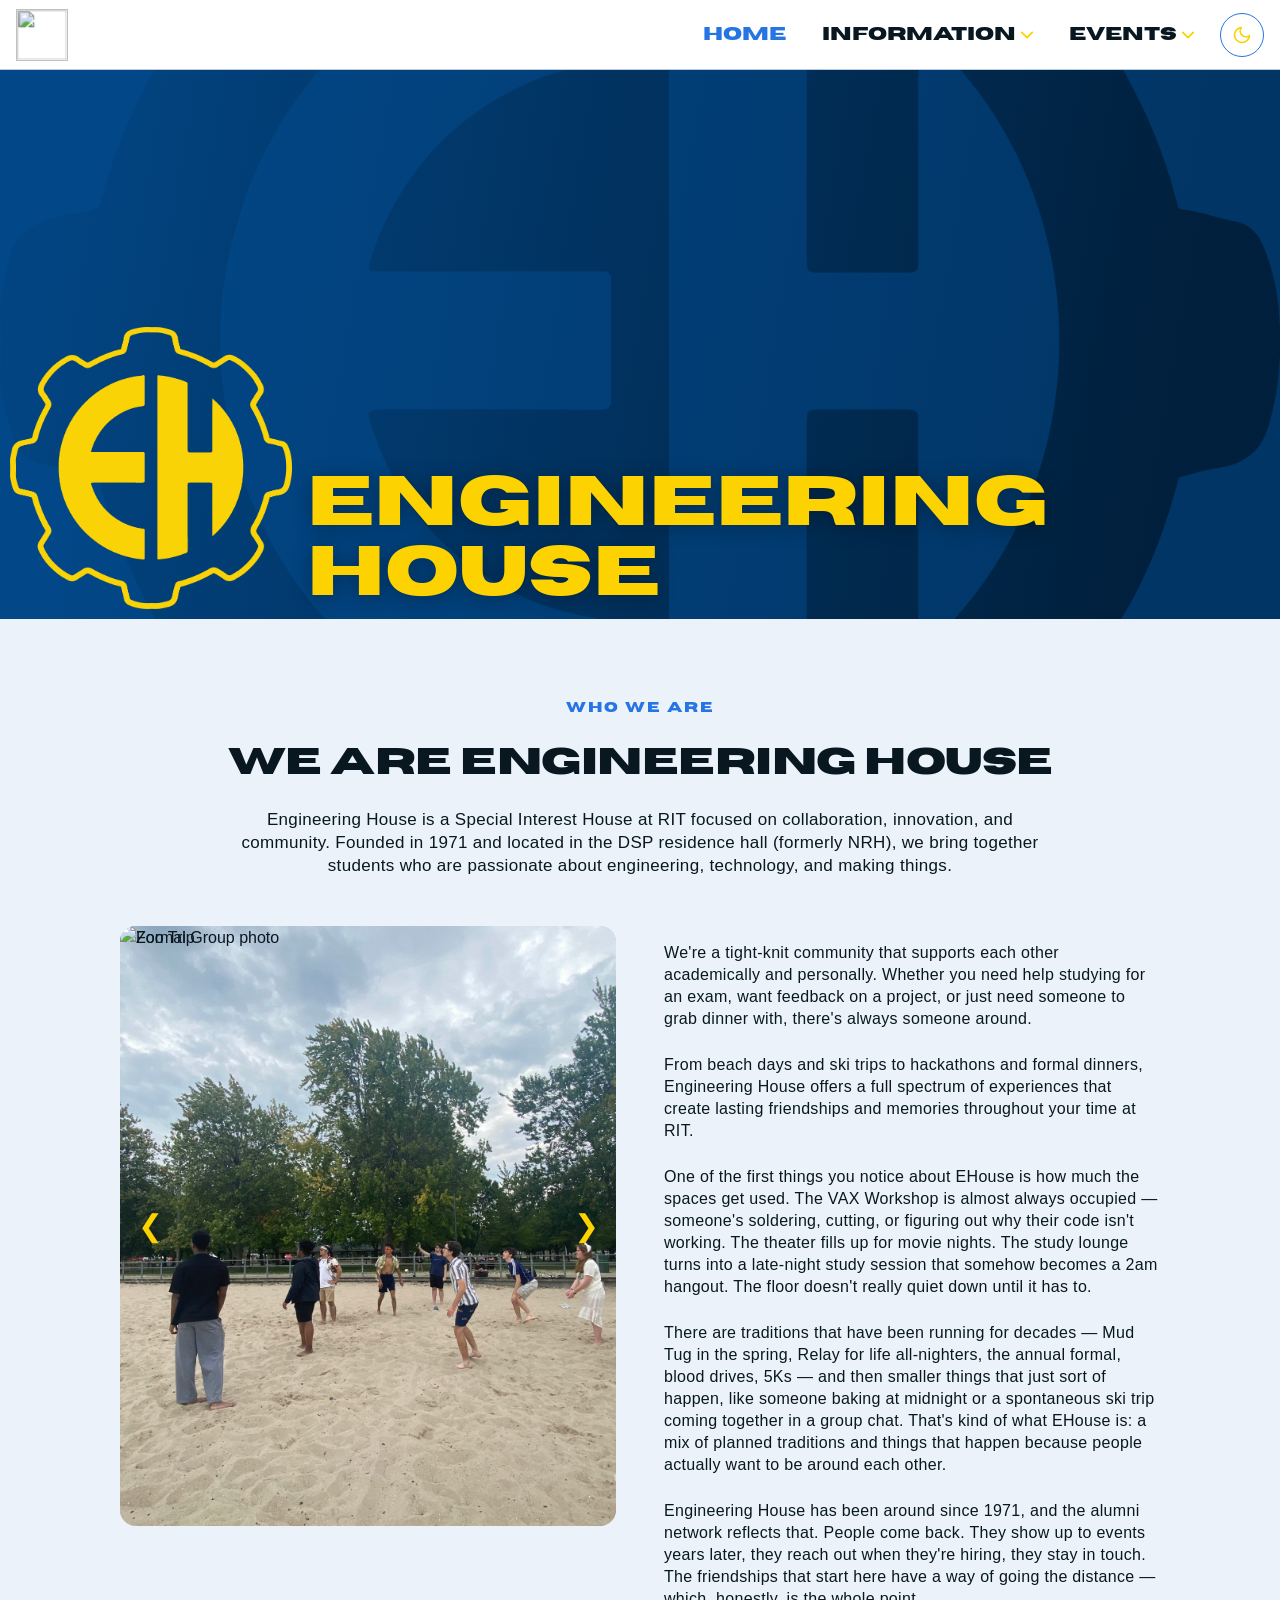
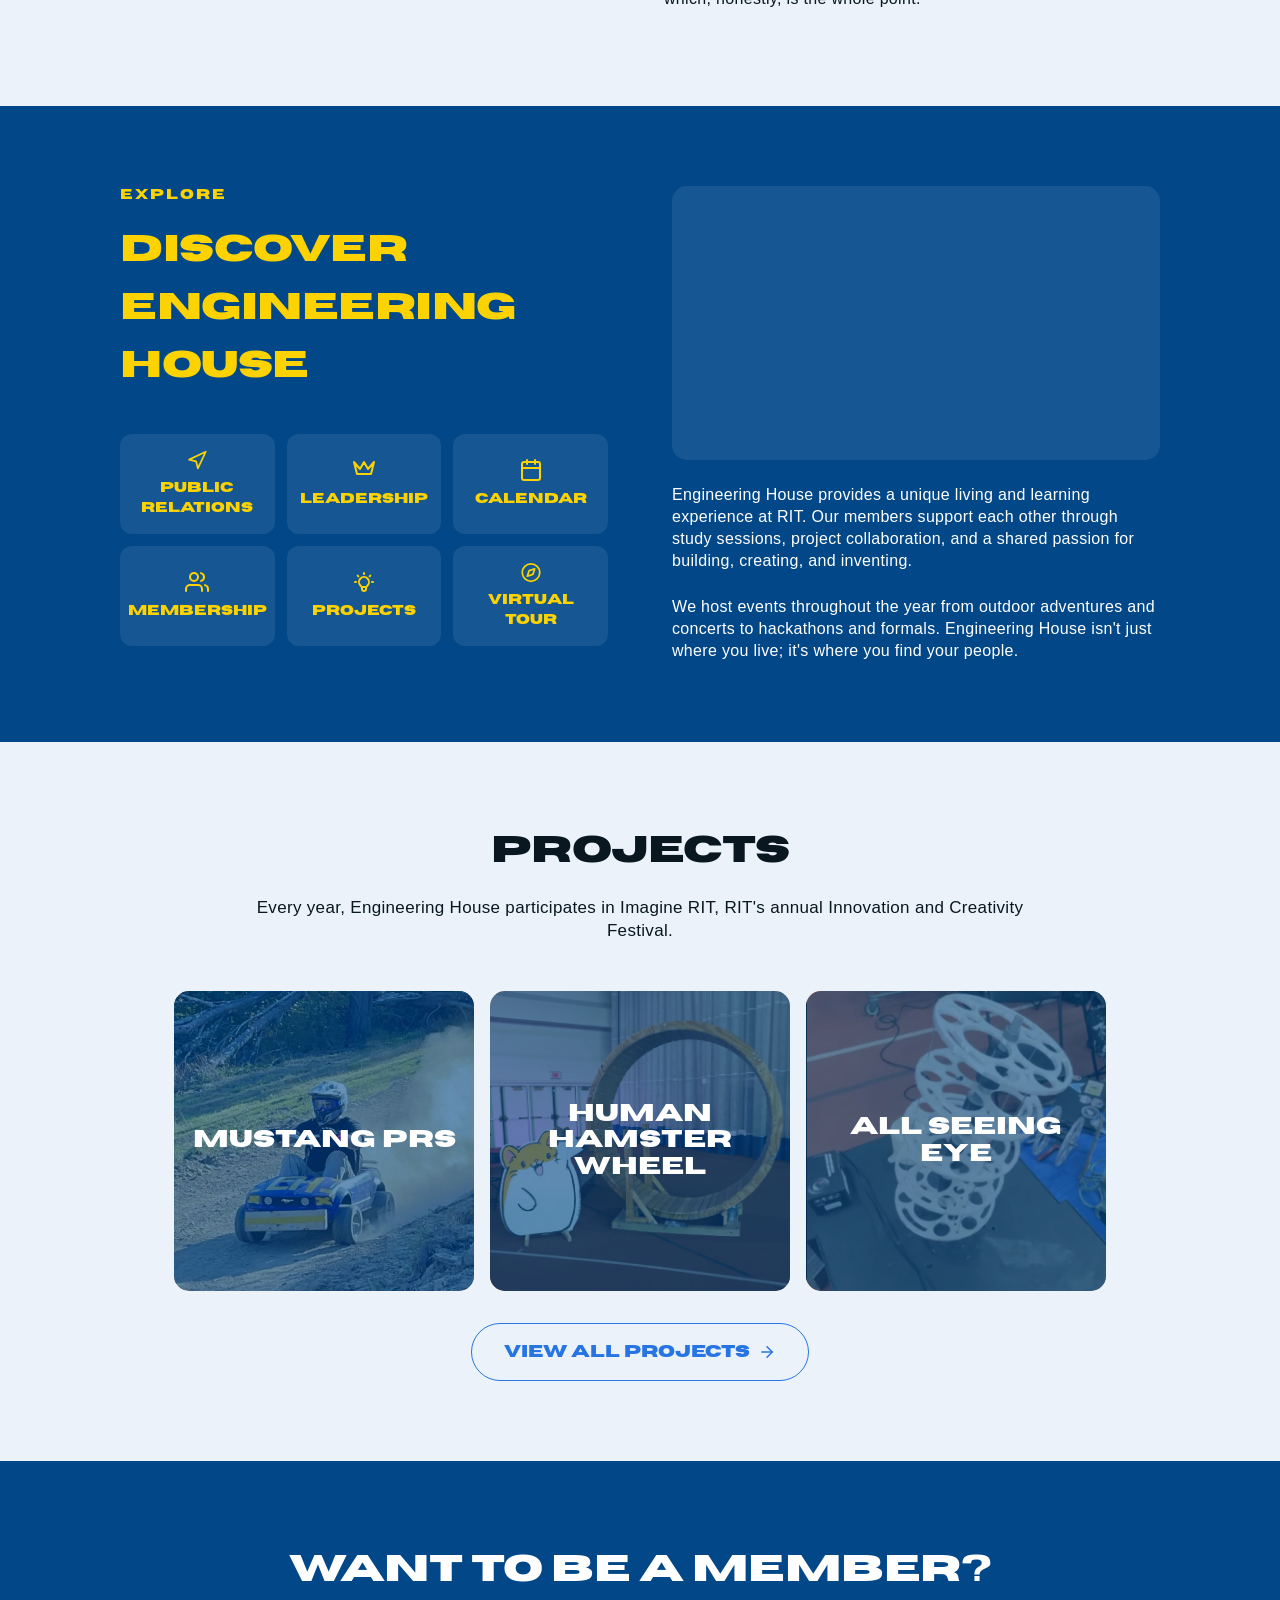
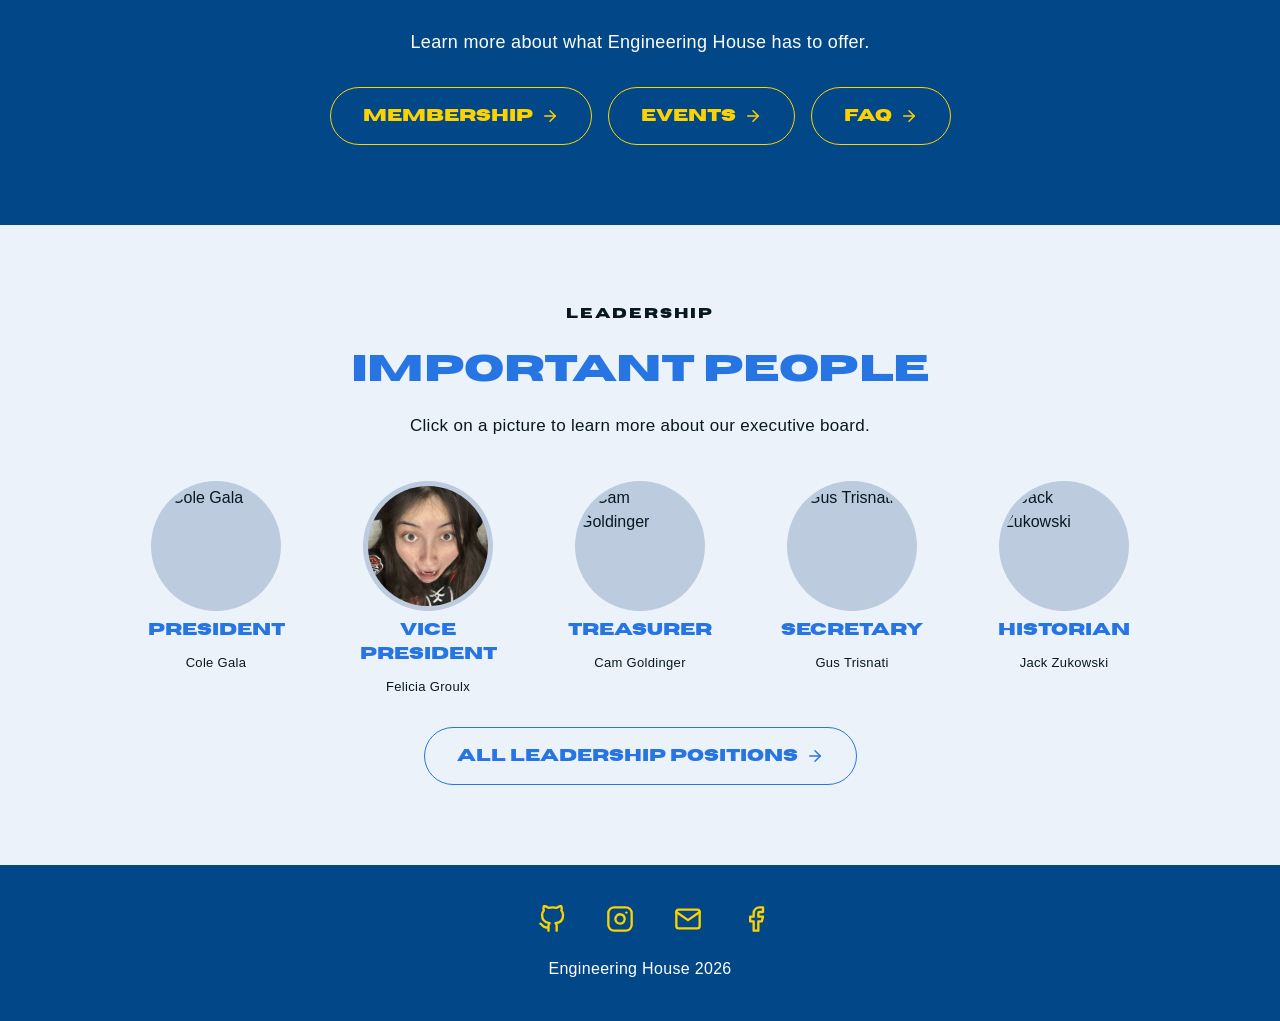
==== commit 67d87b64: "idk what this is I just dont like looking at unversioned code" ====
--- a/index.html
+++ b/index.html
@@ -1,5 +1,5 @@
 <!DOCTYPE html>
-<html lang="en" data-theme="light">
+<html lang="en">
 <head>
   <meta charset="UTF-8">
   <meta name="viewport" content="width=device-width, initial-scale=1.0">
@@ -266,6 +266,15 @@
           </p>
           <p style="font-size:16px;line-height:1.375;letter-spacing:0.32px;color:var(--text-primary);">
             From beach days and ski trips to hackathons and formal dinners, Engineering House offers a full spectrum of experiences that create lasting friendships and memories throughout your time at RIT.
+          </p>
+          <p style="font-size:16px;line-height:1.375;letter-spacing:0.32px;color:var(--text-primary);">
+            One of the first things you notice about EHouse is how much the spaces get used. The VAX Workshop is almost always occupied — someone's soldering, cutting, or figuring out why their code isn't working. The theater fills up for movie nights. The study lounge turns into a late-night study session that somehow becomes a 2am hangout. The floor doesn't really quiet down until it has to.
+          </p>
+          <p style="font-size:16px;line-height:1.375;letter-spacing:0.32px;color:var(--text-primary);">
+            There are traditions that have been running for decades — Mud Tug in the spring, Relay for life all-nighters, the annual formal, blood drives, 5Ks — and then smaller things that just sort of happen, like someone baking at midnight or a spontaneous ski trip coming together in a group chat. That's kind of what EHouse is: a mix of planned traditions and things that happen because people actually want to be around each other.
+          </p>
+          <p style="font-size:16px;line-height:1.375;letter-spacing:0.32px;color:var(--text-primary);">
+            Engineering House has been around since 1971, and the alumni network reflects that. People come back. They show up to events years later, they reach out when they're hiring, they stay in touch. The friendships that start here have a way of going the distance — which, honestly, is the whole point.
           </p>
         </div>
       </div>
--- a/css/ehouse.css
+++ b/css/ehouse.css
@@ -54,6 +54,23 @@
   --nav-height: 70px;
 }
 
+@media (prefers-color-scheme: dark) {
+  :root:not([data-theme]) {
+    --primary-blue:        #012844;
+    --accent-blue:         #16448a;
+    --bg-primary:          #0a1a24;
+    --bg-surface:          #091820;
+    --nav-bg:              #0e1e28;
+    --card-bg:             #091820;
+    --text-primary:        #ebf2fa;
+    --text-secondary:      rgba(235, 242, 250, 0.8);
+    --text-on-primary:     #ebf2fa;
+    --text-on-primary-sub: rgba(235, 242, 250, 0.8);
+    --stroke-accent:       #16448a;
+    --stroke-border:       #122732;
+  }
+}
+
 /* --- Dark Mode --- */
 [data-theme="dark"] {
   --primary-blue:        #012844;
